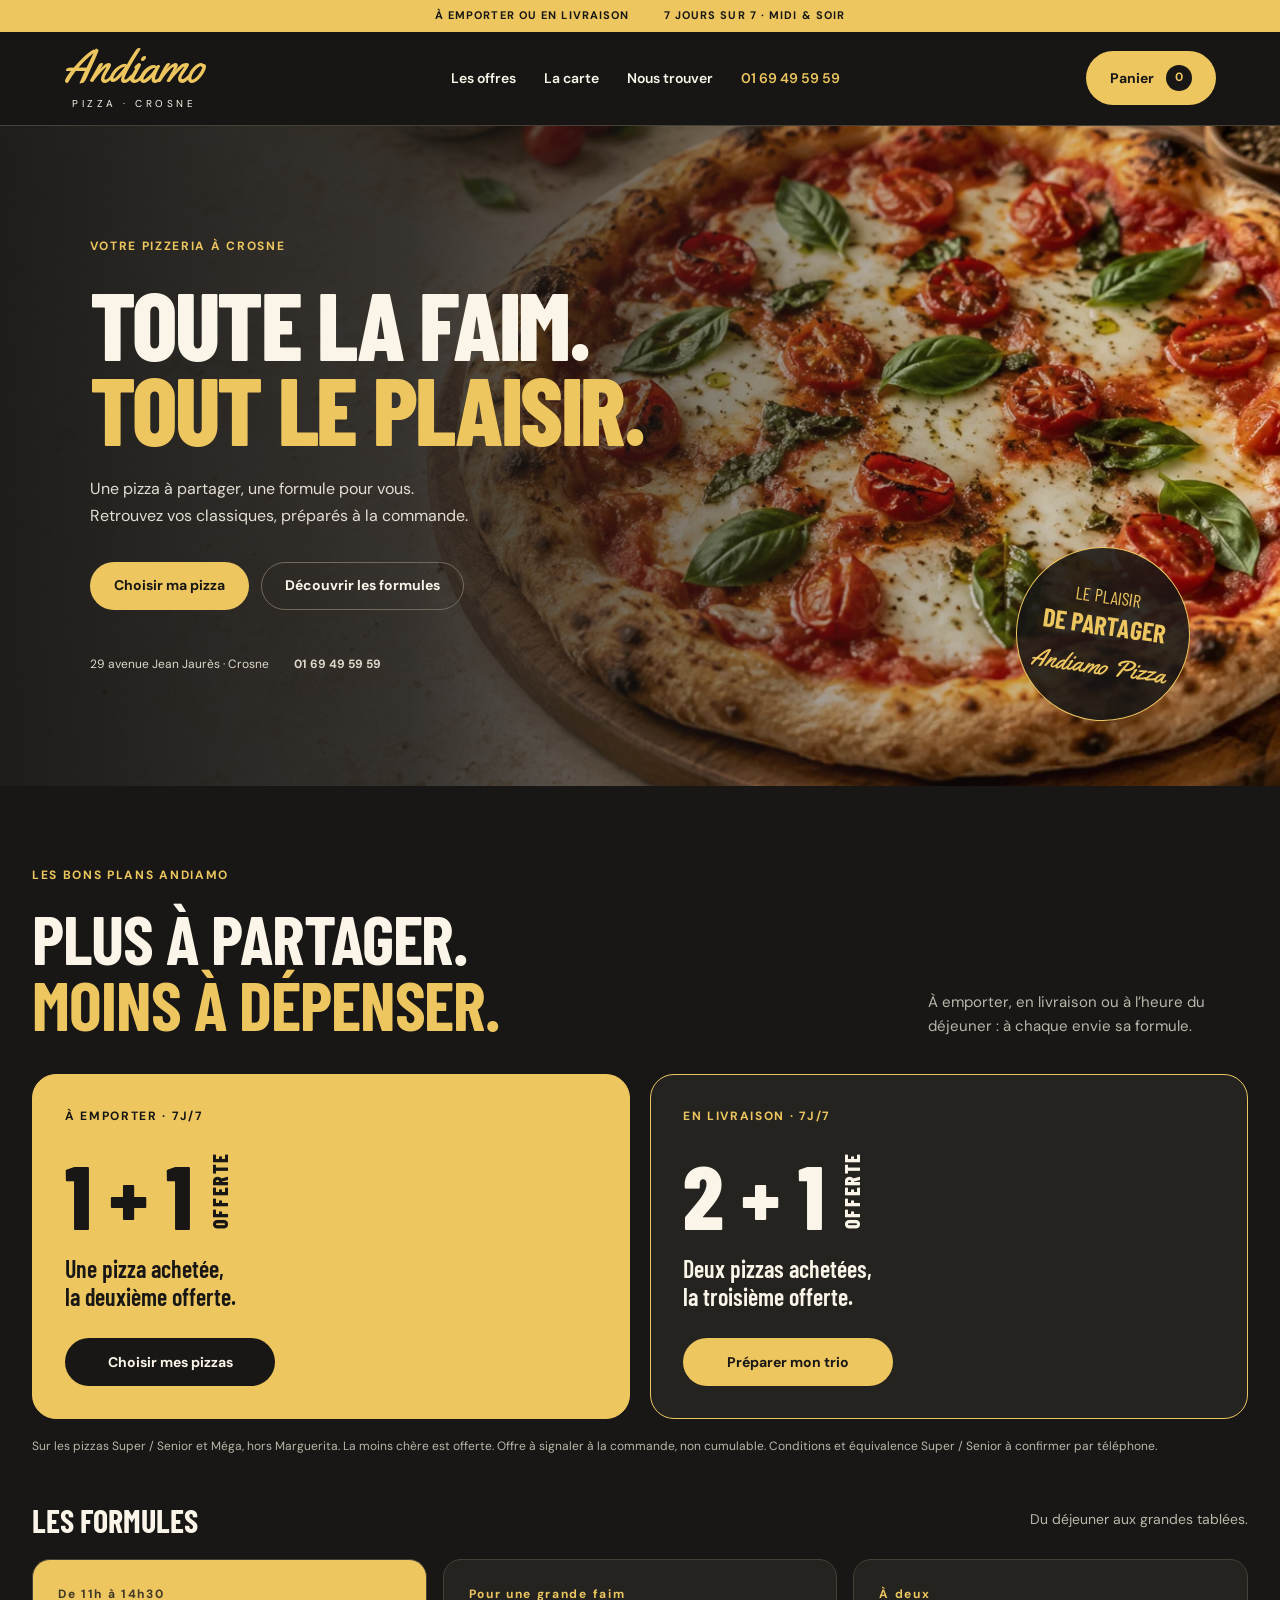
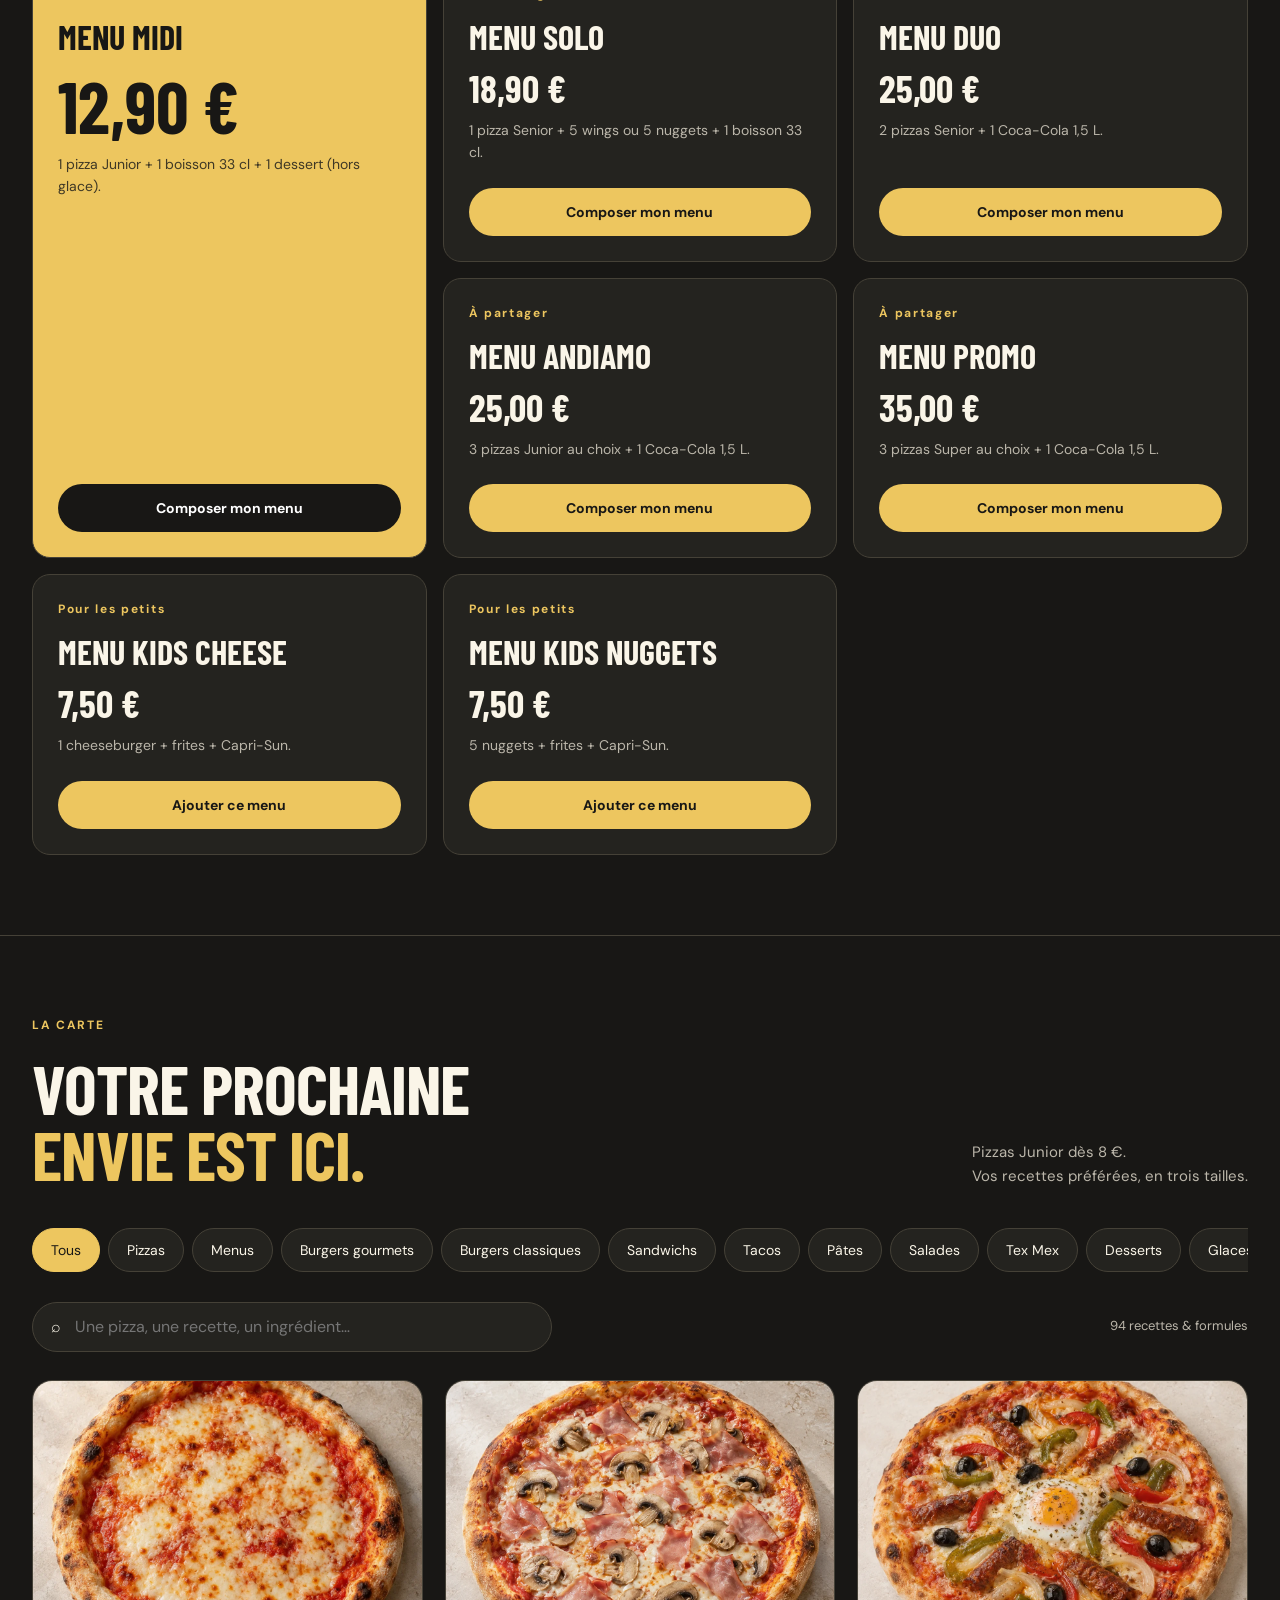
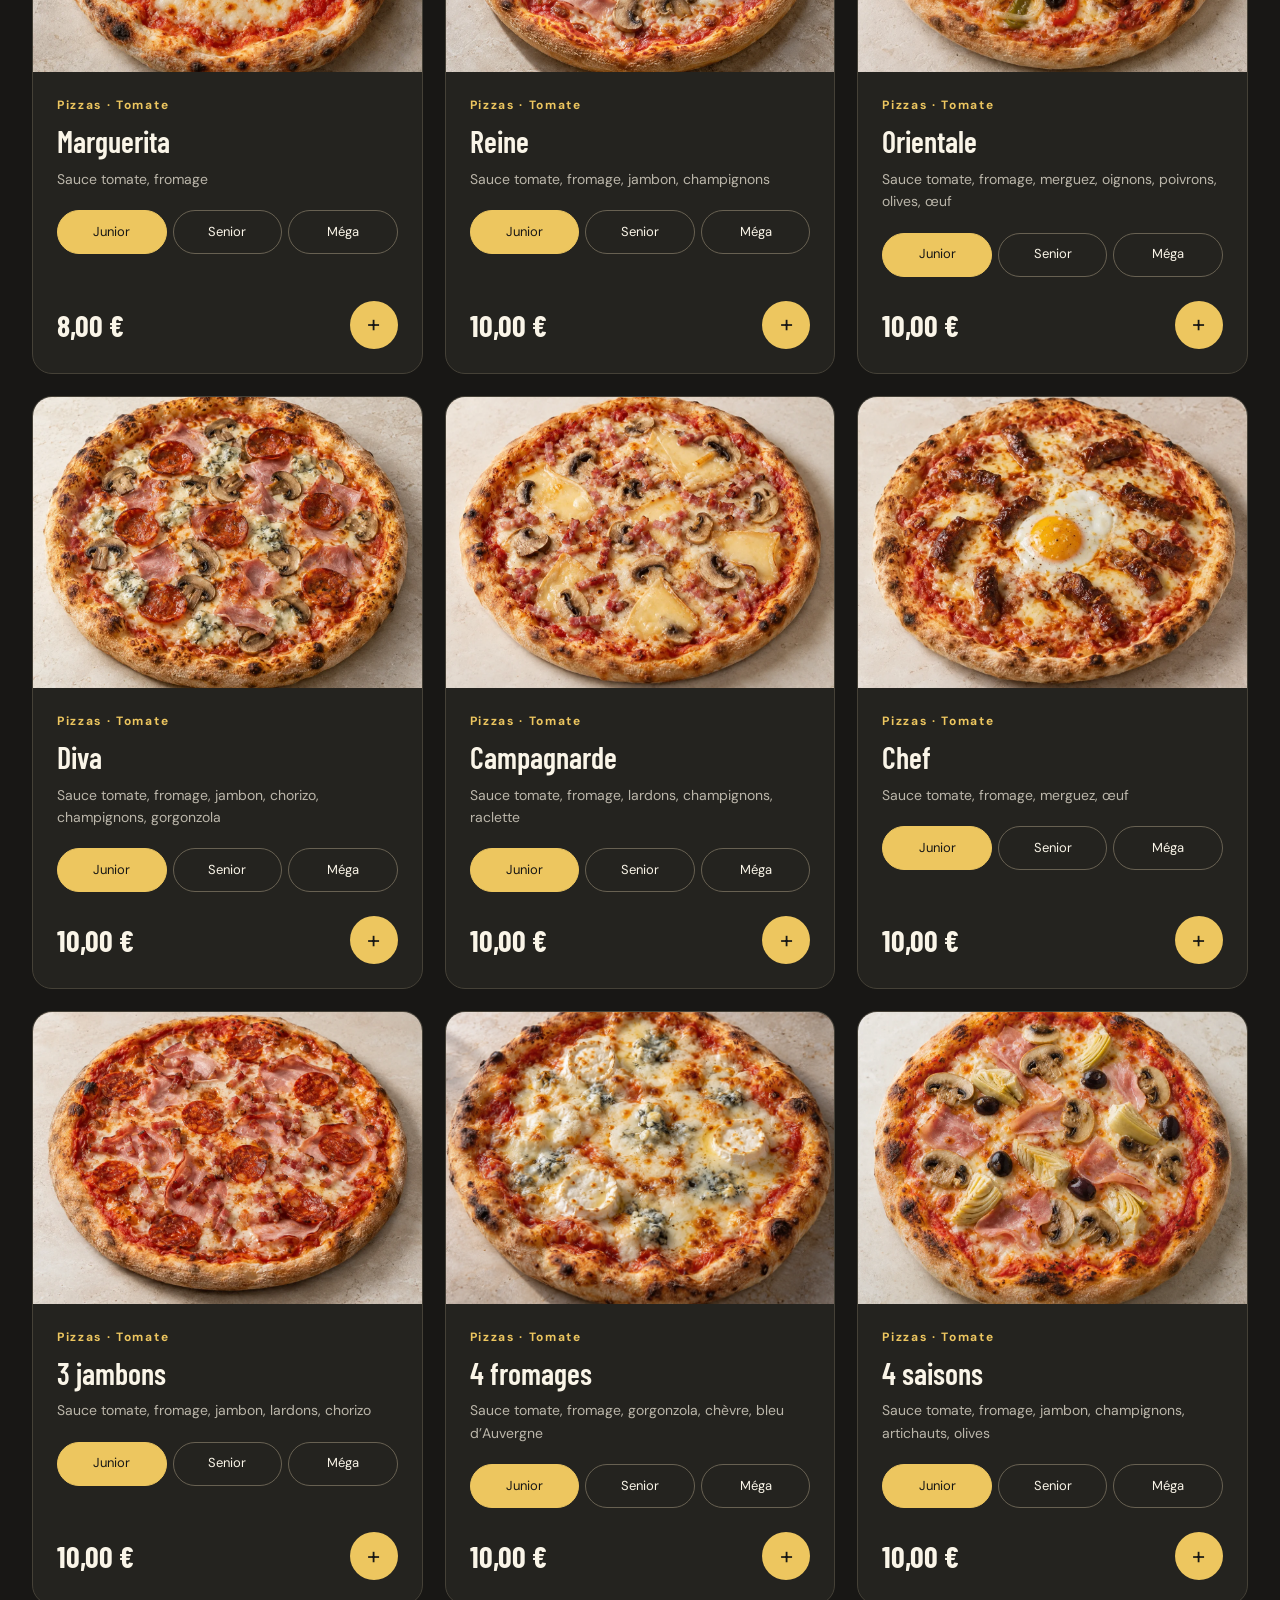
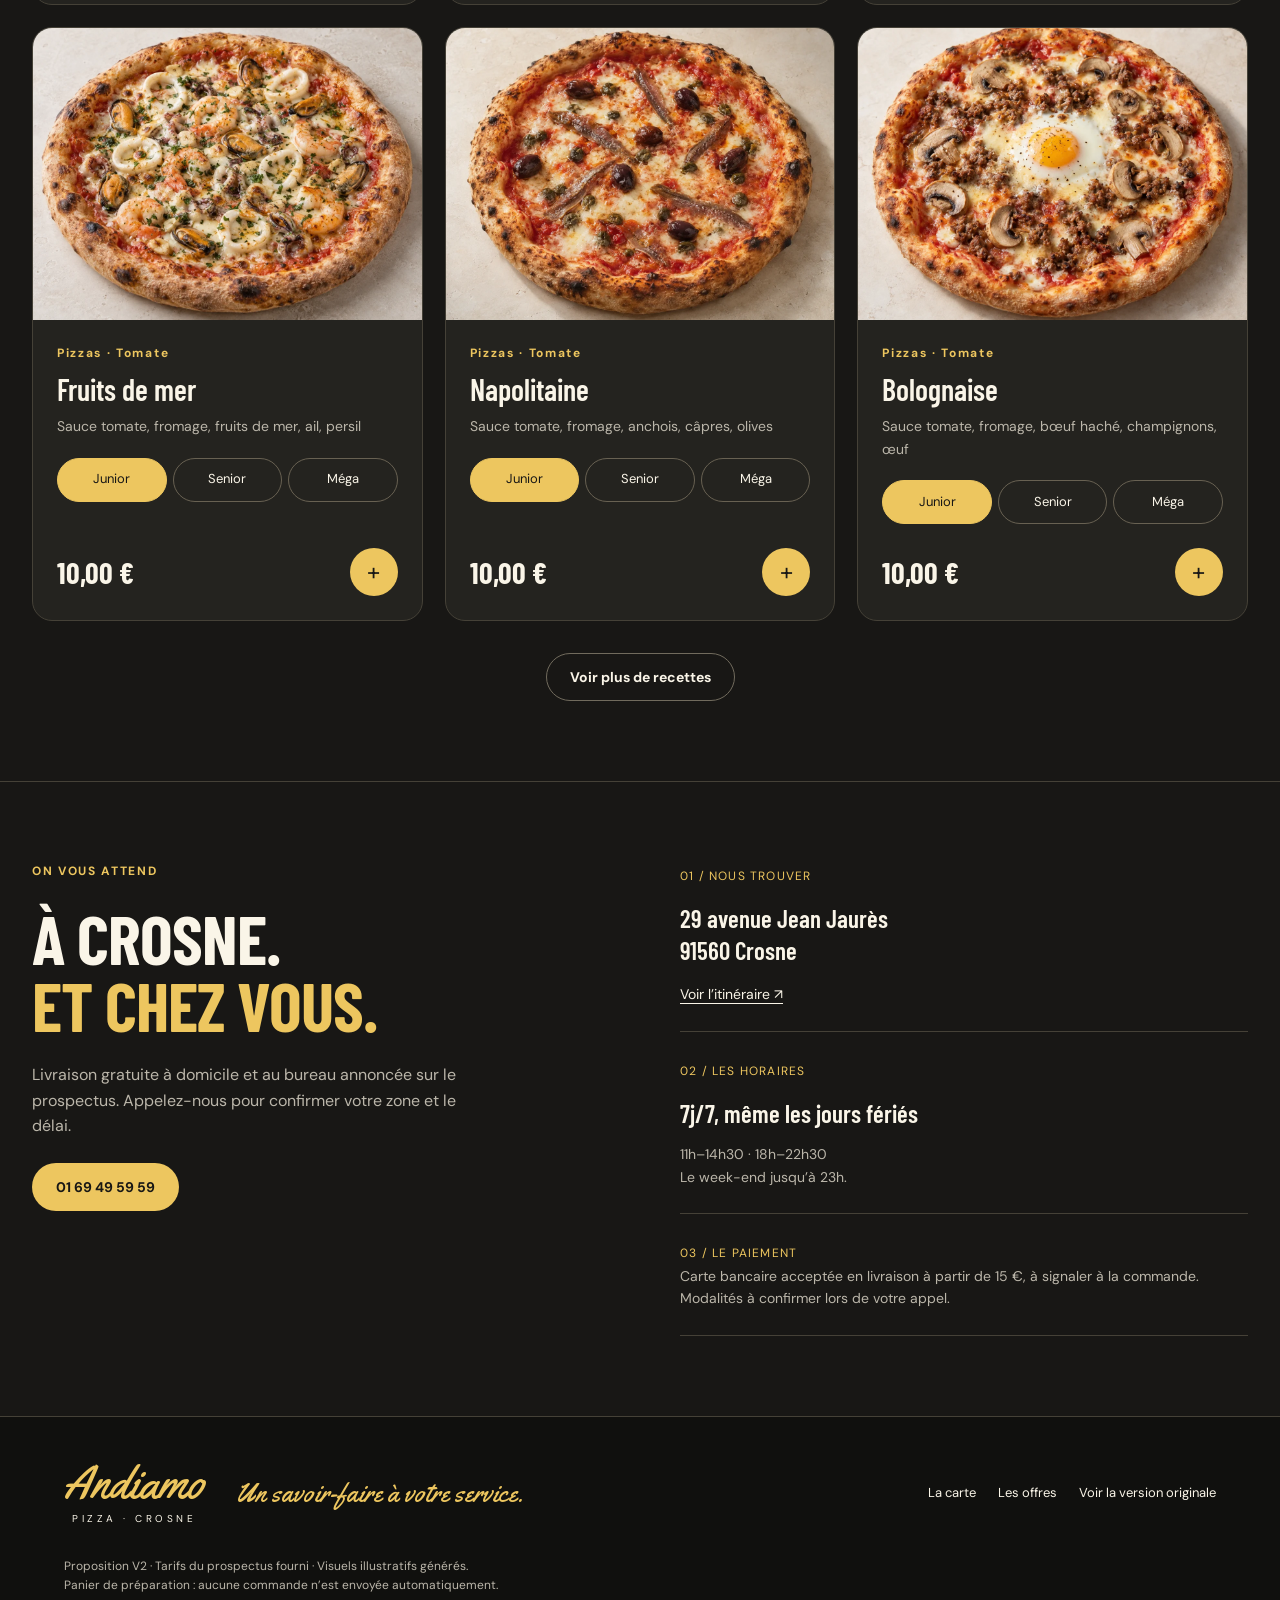
==== v2/index.html @ 4637b554 "Add independent charcoal and gold brochure-based V2" ====
<!doctype html>
<html lang="fr">
<head>
 <meta charset="utf-8"><meta name="viewport" content="width=device-width,initial-scale=1">
 <title>Andiamo Pizza — Crosne · La carte & les formules</title>
 <meta name="description" content="Découvrez les pizzas, menus et offres Andiamo Pizza à Crosne. À emporter ou en livraison, 7 jours sur 7.">
 <link rel="preconnect" href="https://fonts.googleapis.com"><link rel="preconnect" href="https://fonts.gstatic.com" crossorigin>
 <link href="https://fonts.googleapis.com/css2?family=Barlow+Condensed:wght@600;700;800&family=DM+Sans:wght@400;500;600;700&family=Yellowtail&display=swap" rel="stylesheet">
 <link rel="icon" href="data:image/svg+xml,%3Csvg xmlns='http://www.w3.org/2000/svg' viewBox='0 0 40 40'%3E%3Crect width='40' height='40' rx='8' fill='%23181715'/%3E%3Ctext x='10' y='30' font-size='30' fill='%23edc65f'%3EA%3C/text%3E%3C/svg%3E">
 <link rel="stylesheet" href="style.css?v=1"><script src="catalog.js?v=1" defer></script><script src="app.js?v=1" defer></script>
</head>
<body>
 <div class="topline">À EMPORTER OU EN LIVRAISON <span>7 JOURS SUR 7 · MIDI & SOIR</span></div>
 <header><a class="brand" href="#accueil" aria-label="Andiamo Pizza, accueil">Andiamo<span>PIZZA · CROSNE</span></a><nav id="nav" aria-label="Navigation principale"><a href="#offres">Les offres</a><a href="#carte">La carte</a><a href="#infos">Nous trouver</a><a href="tel:0169495959">01 69 49 59 59</a></nav><div class="header-buttons"><button class="pill gold" id="basket">Panier <b id="count">0</b></button><button class="circle menu-toggle" aria-label="Ouvrir le menu" aria-expanded="false" aria-controls="nav">☰</button></div></header>
 <main>
  <section class="hero" id="accueil"><img src="../assets/hero-pizza.webp" alt="Pizza à la tomate et au fromage" width="1536" height="1024" fetchpriority="high"><div class="hero-content"><span class="eyebrow">VOTRE PIZZERIA À CROSNE</span><h1>TOUTE LA FAIM.<br><em>TOUT LE PLAISIR.</em></h1><p>Une pizza à partager, une formule pour vous.<br>Retrouvez vos classiques, préparés à la commande.</p><div class="actions"><a class="pill gold" href="#carte">Choisir ma pizza</a><a class="pill outline" href="#offres">Découvrir les formules</a></div><div class="hero-footer"><span>29 avenue Jean Jaurès · Crosne</span><a href="tel:0169495959">01 69 49 59 59</a></div></div><div class="hero-stamp">LE PLAISIR<br><strong>DE PARTAGER</strong><span>Andiamo Pizza</span></div></section>
  <section class="offers section" id="offres"><div class="section-head"><div><span class="eyebrow">LES BONS PLANS ANDIAMO</span><h2>PLUS À PARTAGER.<br><span>MOINS À DÉPENSER.</span></h2></div><p>À emporter, en livraison ou à l’heure du déjeuner : à chaque envie sa formule.</p></div>
   <div class="specials"><article><span class="eyebrow">À EMPORTER · 7J/7</span><div class="offer-number">1 + 1 <span>OFFERTE</span></div><h3>Une pizza achetée,<br>la deuxième offerte.</h3><button class="pill dark" data-mode-offer="pickup">Choisir mes pizzas</button></article><article><span class="eyebrow">EN LIVRAISON · 7J/7</span><div class="offer-number">2 + 1 <span>OFFERTE</span></div><h3>Deux pizzas achetées,<br>la troisième offerte.</h3><button class="pill gold" data-mode-offer="delivery">Préparer mon trio</button></article></div>
   <p class="conditions">Sur les pizzas Super / Senior et Méga, hors Marguerita. La moins chère est offerte. Offre à signaler à la commande, non cumulable. Conditions et équivalence Super / Senior à confirmer par téléphone.</p>
   <div class="menu-heading"><h3>LES FORMULES</h3><span>Du déjeuner aux grandes tablées.</span></div><div id="menus" class="menus"></div>
  </section>
  <section class="catalog section" id="carte"><div class="section-head"><div><span class="eyebrow">LA CARTE</span><h2>VOTRE PROCHAINE<br><span>ENVIE EST ICI.</span></h2></div><p>Pizzas Junior dès 8 €.<br>Vos recettes préférées, en trois tailles.</p></div><div class="catalog-controls"><div id="categories" aria-label="Catégories"></div><div class="search-line"><label class="search"><span aria-hidden="true">⌕</span><input id="search" type="search" placeholder="Une pizza, une recette, un ingrédient…" aria-label="Rechercher dans la carte"></label><span id="results" role="status"></span></div></div><div id="products" class="products"></div><button class="pill outline more" id="more">Voir plus de recettes</button><noscript><p>Activez JavaScript pour afficher la carte ou appelez le <a href="tel:0169495959">01 69 49 59 59</a>.</p></noscript></section>
  <section class="service section" id="infos"><div><span class="eyebrow">ON VOUS ATTEND</span><h2>À CROSNE.<br><span>ET CHEZ VOUS.</span></h2><p>Livraison gratuite à domicile et au bureau annoncée sur le prospectus. Appelez-nous pour confirmer votre zone et le délai.</p><a class="pill gold" href="tel:0169495959">01 69 49 59 59</a></div><div class="info-list"><article><span>01 / NOUS TROUVER</span><h3>29 avenue Jean Jaurès<br>91560 Crosne</h3><a href="https://maps.google.com/?q=29+avenue+Jean+Jaures+91560+Crosne" target="_blank" rel="noreferrer">Voir l’itinéraire ↗</a></article><article><span>02 / LES HORAIRES</span><h3>7j/7, même les jours fériés</h3><p>11h–14h30 · 18h–22h30<br>Le week-end jusqu’à 23h.</p></article><article><span>03 / LE PAIEMENT</span><p>Carte bancaire acceptée en livraison à partir de 15 €, à signaler à la commande. Modalités à confirmer lors de votre appel.</p></article></div></section>
 </main>
 <footer><a class="brand" href="#accueil">Andiamo<span>PIZZA · CROSNE</span></a><p>Un savoir-faire à votre service.</p><div><a href="#carte">La carte</a><a href="#offres">Les offres</a><a href="../">Voir la version originale</a></div><small>Proposition V2 · Tarifs du prospectus fourni · Visuels illustratifs générés.<br>Panier de préparation : aucune commande n’est envoyée automatiquement.</small></footer>
 <dialog id="options" aria-labelledby="option-title"><button class="circle close" aria-label="Fermer les options">×</button><form id="option-form"><span class="eyebrow">À VOTRE GOÛT</span><h2 id="option-title"></h2><p id="option-description"></p><div id="option-fields"></div><button class="pill gold wide" type="submit" id="option-submit">Ajouter au panier</button></form></dialog>
 <dialog id="cart" aria-labelledby="cart-title"><button class="circle close" aria-label="Fermer le panier">×</button><span class="eyebrow">ON SE RÉGALE ?</span><h2 id="cart-title">VOTRE PANIER</h2><div class="mode"><button data-mode="pickup">À emporter</button><button data-mode="delivery">Livraison</button></div><p id="cart-offer" class="conditions"></p><div id="cart-items"></div><div id="totals"></div><p class="conditions">Estimation à confirmer par téléphone. Offres non cumulables : les menus ne bénéficient pas de la promotion pizza. Aucun paiement ni envoi automatique.</p><a class="pill gold wide" href="tel:0169495959">Appeler pour confirmer</a></dialog>
 <div id="toast" role="status"></div>
</body></html>
---- v2/style.css ----
:root{--bg:#181715;--panel:#24231f;--gold:#edc65f;--white:#faf5e8;--muted:#bbb6aa;--line:#454137;--font:'DM Sans',sans-serif;--display:'Barlow Condensed',sans-serif;color-scheme:dark}*{box-sizing:border-box}html{scroll-behavior:smooth;scroll-padding-top:100px}body{margin:0;background:var(--bg);color:var(--white);font:16px/1.6 var(--font)}a{color:inherit;text-decoration:none}button,input,select{font:inherit}button,a,input,select{touch-action:manipulation}button{cursor:pointer}button:disabled{opacity:.5;cursor:not-allowed}img{display:block;max-width:100%}button{color:inherit}h1,h2,h3,p{margin:0}h1,h2,h3{line-height:1.05}h2{font:700 clamp(42px,5.4vw,76px)/.96 var(--display);letter-spacing:-.015em}h2 span{color:var(--gold)}.eyebrow{display:block;font-size:12px;letter-spacing:.14em;font-weight:700;color:var(--gold)}.pill{min-height:48px;padding:13px 23px;border:1px solid transparent;border-radius:999px;font-size:14px;font-weight:700;display:inline-flex;align-items:center;justify-content:center;gap:12px;line-height:1.3;transition:background .2s,transform .2s}.gold{background:var(--gold);color:#181715}.dark{background:#181715;color:var(--white)}.outline{background:transparent;border-color:#716b5d;color:var(--white)}.circle{width:48px;height:48px;flex-shrink:0;display:grid;place-items:center;border-radius:50%;border:1px solid var(--line);background:var(--panel);font-size:24px}.wide{width:100%}:focus-visible{outline:3px solid var(--gold);outline-offset:4px}.gold:focus-visible{outline-color:white}.topline{background:var(--gold);color:var(--bg);text-align:center;padding:7px 16px;font-size:11px;font-weight:700;letter-spacing:.1em}.topline span{margin-left:30px}header{height:94px;display:flex;align-items:center;justify-content:space-between;padding:0 5%;gap:24px;position:sticky;top:0;z-index:20;background:#181715f5;border-bottom:1px solid var(--line);backdrop-filter:blur(12px)}.brand{color:var(--gold);font:46px/.9 Yellowtail,cursive;white-space:nowrap}.brand span{display:block;font:10px var(--font);letter-spacing:.35em;color:var(--white);text-align:center;margin-top:9px}nav{display:flex;gap:28px;align-items:center;font-size:14px;font-weight:600}nav a:last-child{color:var(--gold)}.header-buttons{display:flex;gap:8px;align-items:center}#count{background:#181715;color:var(--gold);border-radius:50%;min-width:26px;height:26px;display:grid;place-items:center;font-size:12px}.menu-toggle{display:none}.hero{position:relative;min-height:660px;isolation:isolate;overflow:hidden;display:flex;align-items:center}.hero>img{position:absolute;inset:0;width:100%;height:100%;object-fit:cover;object-position:70% center;z-index:-2}.hero:after{content:'';position:absolute;inset:0;background:linear-gradient(90deg,#181715f7 0%,#181715d9 32%,#18171550 70%,#18171510);z-index:-1}.hero-content{width:100%;padding:72px 7%;max-width:1440px;margin:auto}.hero h1{font:800 clamp(64px,7.4vw,112px)/.9 var(--display);letter-spacing:-.025em;margin:24px 0}.hero h1 em{font-style:normal;color:var(--gold)}.hero p{color:#e3ded3;line-height:1.7}.actions{display:flex;gap:12px;flex-wrap:wrap;margin:32px 0}.hero-footer{display:flex;gap:25px;flex-wrap:wrap;font-size:12px;color:#ded8ca;margin-top:45px}.hero-footer a{font-weight:700}.hero-stamp{position:absolute;right:7%;bottom:65px;width:174px;height:174px;border:1px solid var(--gold);background:#181715dc;color:var(--gold);border-radius:50%;display:flex;flex-direction:column;align-items:center;justify-content:center;text-align:center;font:18px/1.3 var(--display);transform:rotate(8deg)}.hero-stamp strong{font-size:26px}.hero-stamp span{font:25px Yellowtail;margin-top:7px}.section{max-width:1320px;padding:80px 32px;margin:auto}.section-head{display:flex;justify-content:space-between;align-items:end;gap:36px;margin-bottom:36px}.section-head .eyebrow{margin-bottom:20px}.section-head>p{max-width:320px;color:var(--muted);font-size:15px}.specials{display:grid;grid-template-columns:1fr 1fr;gap:20px}.specials article{border:1px solid var(--gold);border-radius:24px;padding:32px;background:var(--panel);position:relative}.specials article:first-child{background:var(--gold);color:var(--bg)}.specials article:first-child .eyebrow{color:var(--bg)}.offer-number{font:800 clamp(60px,7vw,100px)/1 var(--display);margin:24px 0 16px}.offer-number span{display:inline-block;font-size:20px;writing-mode:vertical-rl;transform:rotate(180deg);letter-spacing:.08em}.specials h3{font:600 24px/1.15 var(--display);margin-bottom:28px}.specials .pill{min-width:210px}.conditions{font-size:12px;color:var(--muted);line-height:1.6;margin:18px 0}.menu-heading{display:flex;justify-content:space-between;align-items:center;margin:44px 0 20px;gap:16px}.menu-heading h3{font:700 32px var(--display)}.menu-heading span{font-size:14px;color:var(--muted)}.menus{display:grid;grid-template-columns:repeat(3,minmax(0,1fr));gap:16px}.menu-card{border:1px solid var(--line);background:var(--panel);padding:25px;border-radius:18px;display:flex;flex-direction:column}.menu-card:first-child{grid-row:span 2;background:var(--gold);color:var(--bg);justify-content:center}.menu-card:first-child .eyebrow,.menu-card:first-child p{color:#3f3825}.menu-card:first-child .pill{background:var(--bg);color:white}.menu-card:first-child .price{font-size:72px}.menu-card h3{font:700 34px var(--display);margin:12px 0}.menu-card p{font-size:14px;color:var(--muted);margin:12px 0 24px}.price{font:700 38px/1 var(--display);white-space:nowrap}.menu-card .pill{margin-top:auto}.catalog{border-top:1px solid var(--line)}#categories{display:flex;gap:8px;overflow:auto;padding:4px 0 16px;scrollbar-width:thin;scrollbar-color:var(--line) transparent}#categories button{white-space:nowrap;background:var(--panel);border:1px solid var(--line);padding:10px 18px;border-radius:999px;min-height:44px;font-size:14px}#categories button.active{background:var(--gold);color:var(--bg);border-color:var(--gold)}.search-line{display:flex;align-items:center;justify-content:space-between;gap:16px;margin:14px 0 28px}.search{display:flex;gap:12px;align-items:center;border:1px solid var(--line);border-radius:999px;padding:10px 18px;width:min(520px,100%);background:var(--panel)}.search:focus-within{outline:2px solid var(--gold)}.search input{width:100%;min-width:0;font-size:16px;border:0;outline:0;background:none;color:var(--white)}#results{font-size:13px;color:var(--muted)}.products{display:grid;grid-template-columns:repeat(3,minmax(0,1fr));gap:22px}.product{border:1px solid var(--line);background:var(--panel);border-radius:20px;overflow:hidden;display:flex;flex-direction:column;min-width:0}.photo{aspect-ratio:4/3;background:#a88e62;overflow:hidden}.photo img{width:100%;height:100%;object-fit:cover;opacity:0;transition:opacity .2s}.photo.ready img{opacity:1}.product-body{padding:24px;display:flex;flex-direction:column;flex:1}.product h3{font:600 30px/1.08 var(--display);margin:10px 0}.product p{font-size:14px;line-height:1.6;color:var(--muted)}.included{color:var(--gold)!important;margin-top:10px}.product .sizes{display:flex;gap:6px;margin:20px 0 0}.sizes button{flex:1;border:1px solid #686152;border-radius:999px;padding:10px 6px;font-size:13px;background:none;min-height:44px}.sizes button.active{background:var(--gold);color:var(--bg);border-color:var(--gold)}.product-bottom{display:flex;justify-content:space-between;align-items:center;gap:12px;margin-top:auto;padding-top:24px}.product-bottom .price{font-size:30px}.add{background:var(--gold);color:var(--bg);border:none}.more{display:flex;margin:32px auto 0}.service{border-top:1px solid var(--line);display:grid;grid-template-columns:1fr 1fr;gap:80px}.service h2{margin:24px 0}.service>div>p{color:var(--muted);max-width:450px;margin:24px 0}.info-list article{padding:25px 0;border-bottom:1px solid var(--line)}.info-list article:first-child{padding-top:0}.info-list article>span{font-size:12px;letter-spacing:.1em;color:var(--gold)}.info-list h3{font:600 25px/1.3 var(--display);margin:14px 0}.info-list p{color:var(--muted);font-size:14px}.info-list a{text-decoration:underline;text-underline-offset:4px;font-size:14px}footer{padding:45px 5%;background:#10100e;border-top:1px solid var(--line);display:flex;gap:32px;align-items:center;flex-wrap:wrap}footer>p{font:26px Yellowtail;color:var(--gold)}footer>div{display:flex;gap:22px;margin-left:auto;flex-wrap:wrap;font-size:13px}footer small{flex-basis:100%;font-size:12px;color:var(--muted)}dialog{border:1px solid var(--line);border-radius:24px;padding:32px;background:var(--bg);color:var(--white);max-height:90dvh;width:min(550px,calc(100% - 24px));overflow:auto}dialog::backdrop{background:#000b;backdrop-filter:blur(4px)}dialog h2{font-size:42px;padding-right:30px;margin:16px 0}dialog p{color:var(--muted);font-size:14px}.close{position:absolute;top:12px;right:12px}.field{display:block;font-size:14px;margin:18px 0}.field select,.field input[type=text]{display:block;width:100%;padding:12px;border:1px solid var(--line);border-radius:10px;background:var(--panel);font-size:16px;margin-top:8px;color:var(--white)}fieldset{border:1px solid var(--line);border-radius:12px;margin:20px 0;padding:15px}legend{font-size:14px}.check{display:flex;align-items:center;gap:10px;min-height:44px;font-size:14px}.check input{width:20px;height:20px;accent-color:var(--gold)}.mode{display:flex;gap:8px;margin:24px 0}.mode button{flex:1;border:1px solid var(--line);border-radius:999px;background:var(--panel);padding:12px;font-size:14px}.mode button.active{background:var(--gold);color:var(--bg)}.cart-row{border-bottom:1px solid var(--line);padding:18px 0;display:flex;gap:16px;justify-content:space-between}.cart-row h3{font:600 24px var(--display)}.cart-row small{display:block;color:var(--muted);font-size:12px}.qty{display:flex;gap:8px;align-items:center;margin-top:12px}.qty button{width:44px;height:44px;border-radius:50%;border:1px solid var(--line);background:var(--panel)}#totals>div{display:flex;justify-content:space-between;margin:12px 0}#totals .total{font-size:22px;color:var(--gold);border-top:1px solid var(--line);padding-top:14px}#toast{position:fixed;bottom:24px;left:50%;transform:translate(-50%,20px);background:var(--gold);color:var(--bg);padding:12px 22px;border-radius:999px;z-index:100;opacity:0;pointer-events:none;max-width:calc(100% - 24px);width:max-content;font-size:14px;transition:opacity .2s,transform .2s}#toast.show{opacity:1;transform:translate(-50%,0)}[hidden]{display:none!important}body:has(dialog[open]){overflow:hidden}@media(hover:hover){.pill:hover{transform:translateY(-2px)}a:hover{color:var(--gold)}a.gold:hover{color:var(--bg)}.product:hover{border-color:#887348}}@media(max-width:1000px){header{padding:0 24px;height:80px}.menu-toggle{display:grid}nav{display:none;position:absolute;top:80px;left:14px;right:14px;padding:24px;background:var(--panel);border:1px solid var(--line);border-radius:18px;flex-direction:column;align-items:stretch;gap:0}nav.open{display:flex}nav a{padding:12px}html{scroll-padding-top:92px}.hero-stamp{display:none}.hero-content{padding:60px 6%}.products{grid-template-columns:repeat(2,minmax(0,1fr))}.menus{grid-template-columns:repeat(2,minmax(0,1fr))}.menu-card:first-child{grid-row:auto;grid-column:1/-1}.menu-card:first-child .price{font-size:46px}.service{gap:40px}.section{padding:60px 24px}.section-head>p{max-width:260px}}
@media(max-width:600px){.topline{font-size:10px;letter-spacing:.05em}.topline span{display:none}header{height:76px;padding:0 16px;gap:12px}.brand{font-size:37px}.brand span{font-size:8px}.header-buttons .pill{padding:10px 14px;font-size:12px;min-height:44px}.circle{width:44px;height:44px}.menu-toggle{font-size:21px}nav{top:76px}.hero{min-height:650px;align-items:end}.hero-content{padding:180px 22px 38px}.hero h1{font-size:64px}.hero:after{background:linear-gradient(0deg,#181715 0%,#181715c9 60%,#18171530)}.hero>img{object-position:68% center}.hero p{font-size:14px}.hero .eyebrow{font-size:11px}.actions{gap:10px;margin:24px 0}.actions .pill{padding:12px 16px;font-size:12px}.hero-footer{gap:10px;margin-top:28px;font-size:12px}.section{padding:48px 16px}.section-head{display:block;margin-bottom:26px}.section-head>p{margin-top:20px;max-width:none;font-size:14px}h2{font-size:48px}.section-head .eyebrow{margin-bottom:14px}.specials{grid-template-columns:1fr;gap:14px}.specials article{padding:26px}.offer-number{font-size:82px}.specials h3{font-size:25px}.specials .pill{width:100%}.menu-heading{align-items:start;flex-direction:column;gap:4px}.menus{grid-template-columns:1fr}.menu-card:first-child{grid-column:auto}.menu-card{padding:24px}.menu-card h3{font-size:32px}.menu-card p{font-size:15px}.search-line{display:block}.search{width:100%}#results{display:block;margin-top:10px}.products{grid-template-columns:1fr;gap:18px}.product-body{padding:22px}.product h3{font-size:32px}.sizes button{font-size:14px}.product .eyebrow{font-size:11px}.product p{font-size:14px}.service{grid-template-columns:1fr;gap:36px}footer{padding:36px 22px;gap:26px}footer>div{margin:0;gap:18px}dialog{padding:26px 20px}dialog h2{font-size:36px}.cart-row{gap:10px}.cart-row .price{font-size:25px}#toast{bottom:max(20px,env(safe-area-inset-bottom));text-align:center}}
@media(prefers-reduced-motion:reduce){html{scroll-behavior:auto}*,*:before,*:after{transition:none!important;animation:none!important}}
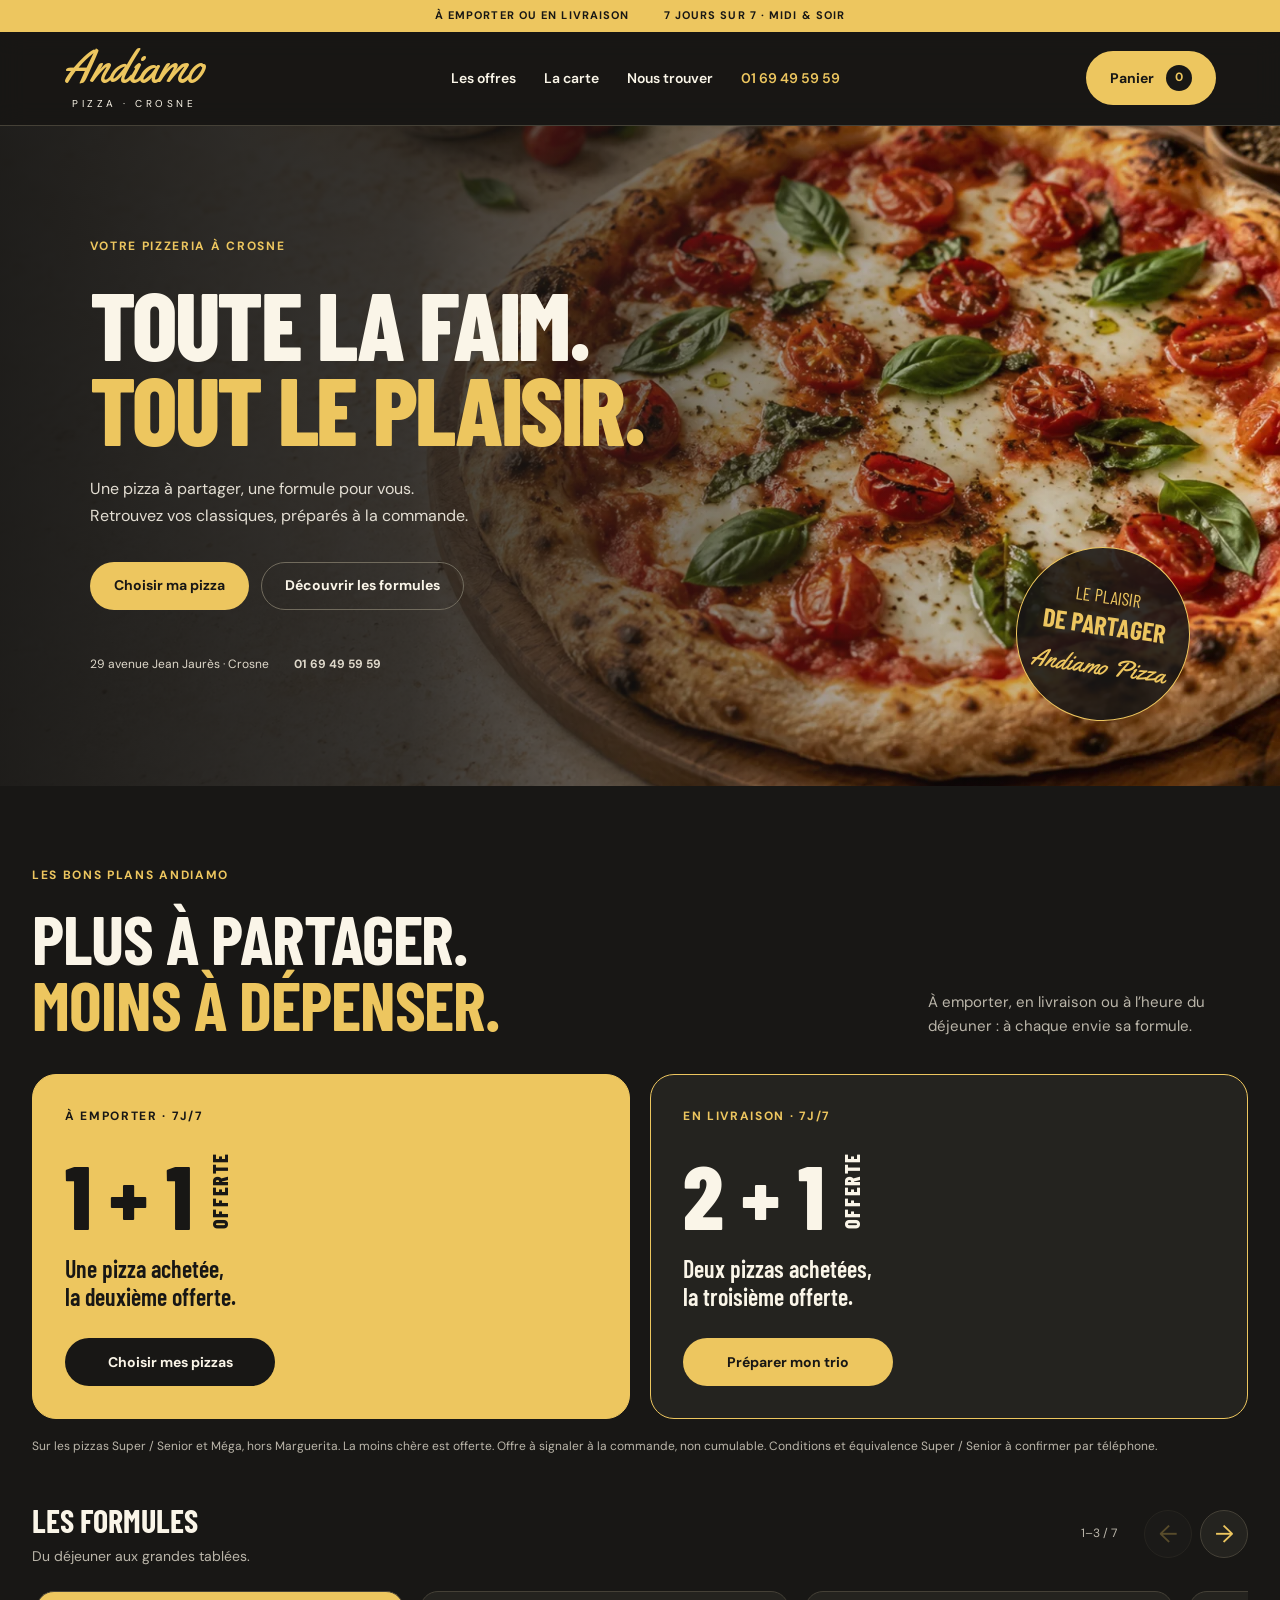
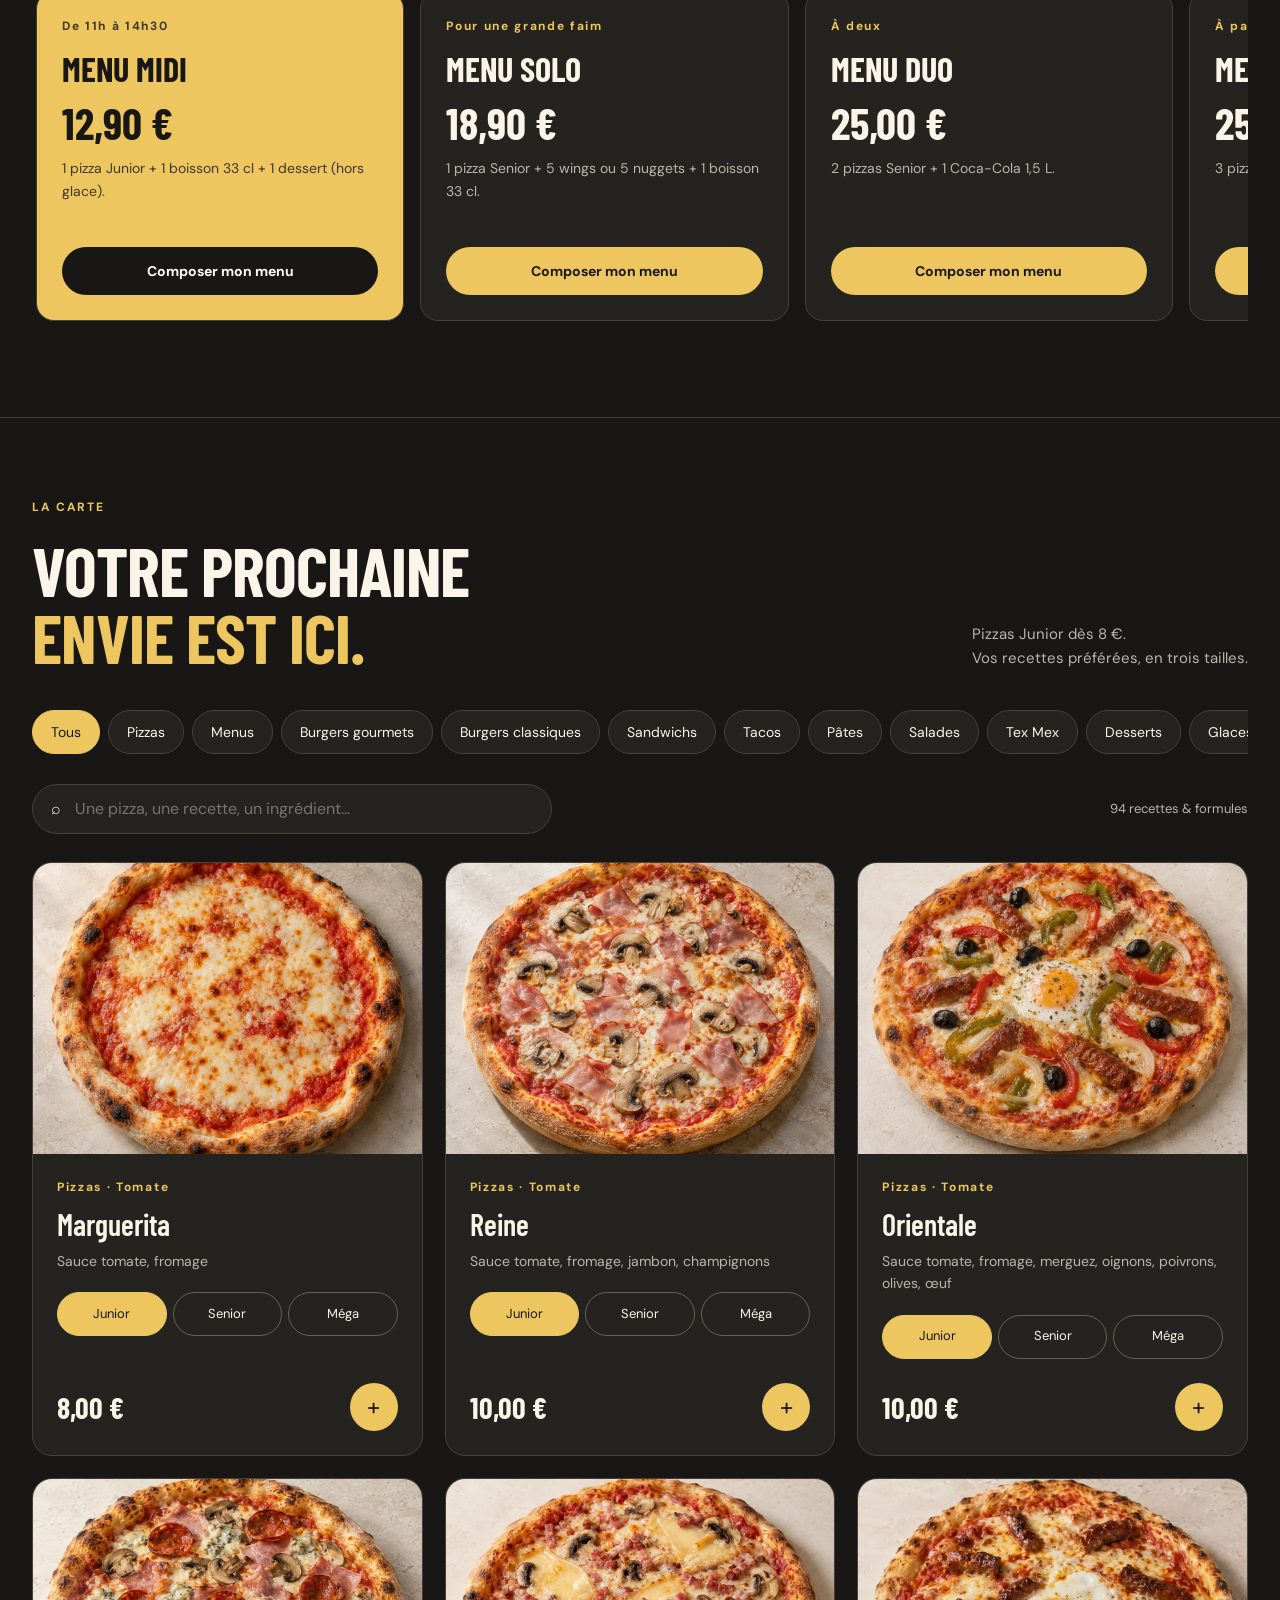
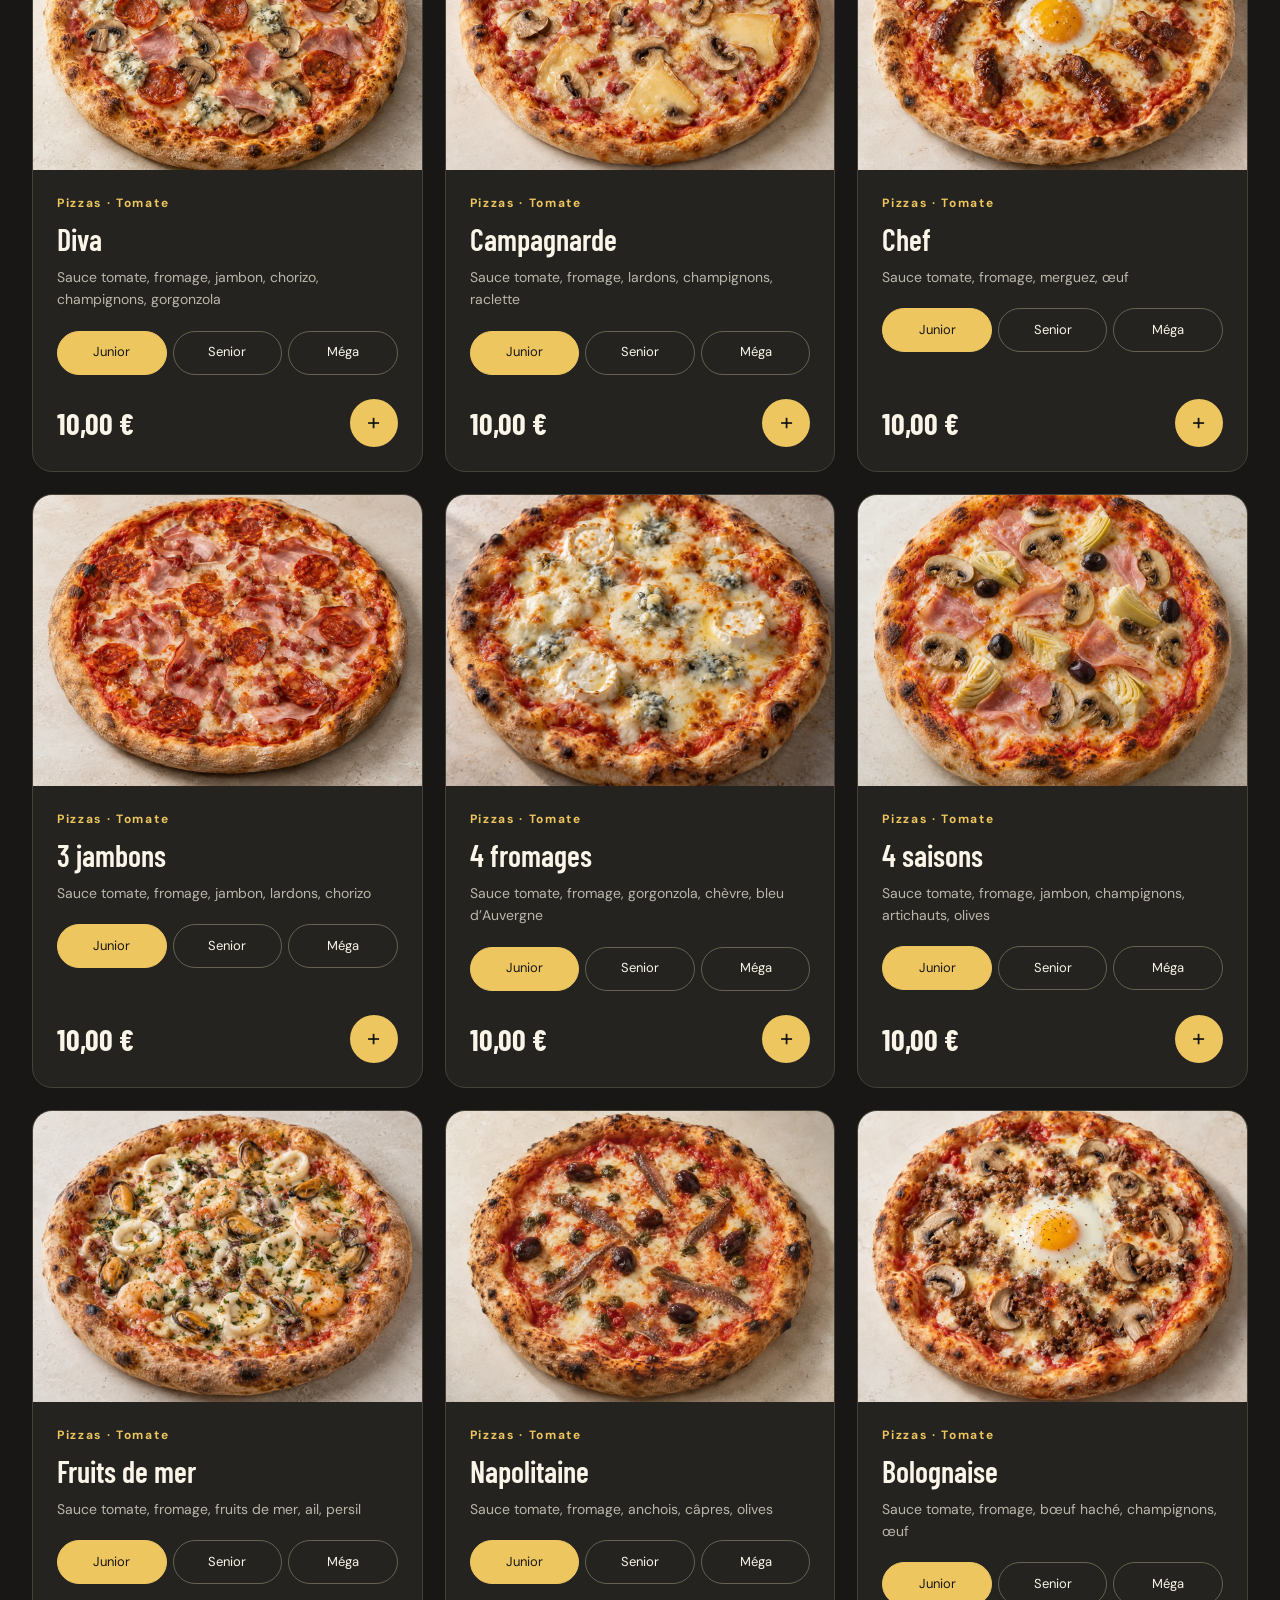
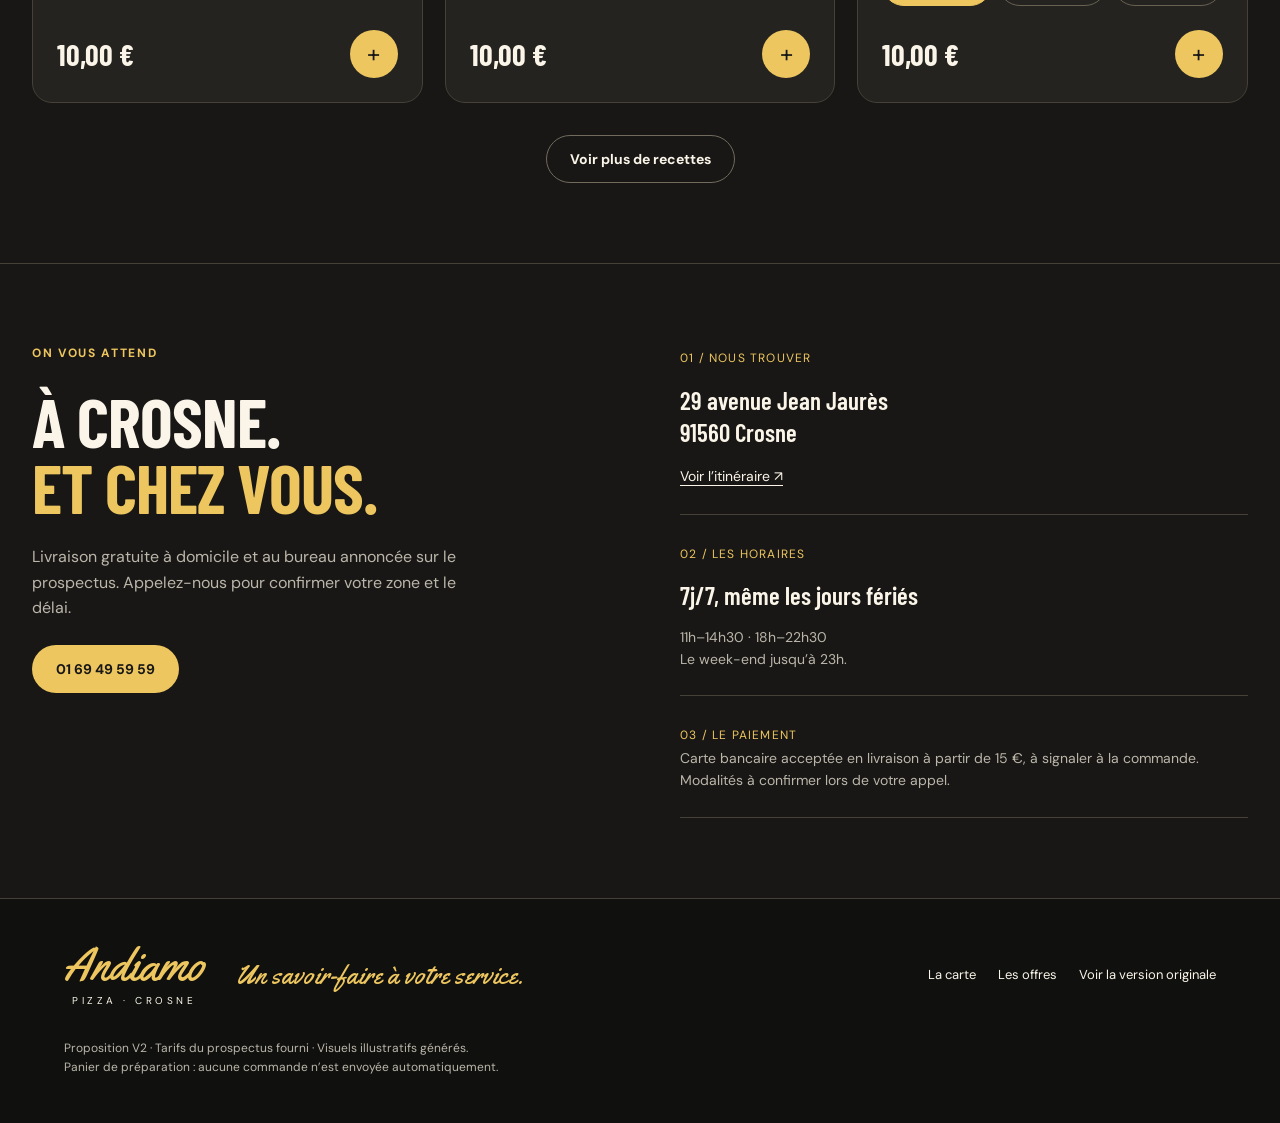
==== commit 09c711c5: "Present V2 meal deals in a touch-friendly carousel" ====
--- a/v2/index.html
+++ b/v2/index.html
@@ -7,7 +7,7 @@
  <link rel="preconnect" href="https://fonts.googleapis.com"><link rel="preconnect" href="https://fonts.gstatic.com" crossorigin>
  <link href="https://fonts.googleapis.com/css2?family=Barlow+Condensed:wght@600;700;800&family=DM+Sans:wght@400;500;600;700&family=Yellowtail&display=swap" rel="stylesheet">
  <link rel="icon" href="data:image/svg+xml,%3Csvg xmlns='http://www.w3.org/2000/svg' viewBox='0 0 40 40'%3E%3Crect width='40' height='40' rx='8' fill='%23181715'/%3E%3Ctext x='10' y='30' font-size='30' fill='%23edc65f'%3EA%3C/text%3E%3C/svg%3E">
- <link rel="stylesheet" href="style.css?v=1"><script src="catalog.js?v=1" defer></script><script src="app.js?v=1" defer></script>
+ <link rel="stylesheet" href="style.css?v=3"><script src="catalog.js?v=1" defer></script><script src="app.js?v=3" defer></script>
 </head>
 <body>
  <div class="topline">À EMPORTER OU EN LIVRAISON <span>7 JOURS SUR 7 · MIDI & SOIR</span></div>
@@ -17,7 +17,7 @@
   <section class="offers section" id="offres"><div class="section-head"><div><span class="eyebrow">LES BONS PLANS ANDIAMO</span><h2>PLUS À PARTAGER.<br><span>MOINS À DÉPENSER.</span></h2></div><p>À emporter, en livraison ou à l’heure du déjeuner : à chaque envie sa formule.</p></div>
    <div class="specials"><article><span class="eyebrow">À EMPORTER · 7J/7</span><div class="offer-number">1 + 1 <span>OFFERTE</span></div><h3>Une pizza achetée,<br>la deuxième offerte.</h3><button class="pill dark" data-mode-offer="pickup">Choisir mes pizzas</button></article><article><span class="eyebrow">EN LIVRAISON · 7J/7</span><div class="offer-number">2 + 1 <span>OFFERTE</span></div><h3>Deux pizzas achetées,<br>la troisième offerte.</h3><button class="pill gold" data-mode-offer="delivery">Préparer mon trio</button></article></div>
    <p class="conditions">Sur les pizzas Super / Senior et Méga, hors Marguerita. La moins chère est offerte. Offre à signaler à la commande, non cumulable. Conditions et équivalence Super / Senior à confirmer par téléphone.</p>
-   <div class="menu-heading"><h3>LES FORMULES</h3><span>Du déjeuner aux grandes tablées.</span></div><div id="menus" class="menus"></div>
+   <div class="menu-heading"><div><h3 id="menus-title">LES FORMULES</h3><span>Du déjeuner aux grandes tablées.</span></div><div class="carousel-controls"><span id="menus-position" aria-live="polite" aria-atomic="true"></span><button class="circle" id="menus-prev" aria-label="Formule précédente" aria-controls="menus">←</button><button class="circle" id="menus-next" aria-label="Formule suivante" aria-controls="menus">→</button></div></div><div id="menus" class="menus" role="region" aria-roledescription="carrousel" aria-labelledby="menus-title" tabindex="0"></div>
   </section>
   <section class="catalog section" id="carte"><div class="section-head"><div><span class="eyebrow">LA CARTE</span><h2>VOTRE PROCHAINE<br><span>ENVIE EST ICI.</span></h2></div><p>Pizzas Junior dès 8 €.<br>Vos recettes préférées, en trois tailles.</p></div><div class="catalog-controls"><div id="categories" aria-label="Catégories"></div><div class="search-line"><label class="search"><span aria-hidden="true">⌕</span><input id="search" type="search" placeholder="Une pizza, une recette, un ingrédient…" aria-label="Rechercher dans la carte"></label><span id="results" role="status"></span></div></div><div id="products" class="products"></div><button class="pill outline more" id="more">Voir plus de recettes</button><noscript><p>Activez JavaScript pour afficher la carte ou appelez le <a href="tel:0169495959">01 69 49 59 59</a>.</p></noscript></section>
   <section class="service section" id="infos"><div><span class="eyebrow">ON VOUS ATTEND</span><h2>À CROSNE.<br><span>ET CHEZ VOUS.</span></h2><p>Livraison gratuite à domicile et au bureau annoncée sur le prospectus. Appelez-nous pour confirmer votre zone et le délai.</p><a class="pill gold" href="tel:0169495959">01 69 49 59 59</a></div><div class="info-list"><article><span>01 / NOUS TROUVER</span><h3>29 avenue Jean Jaurès<br>91560 Crosne</h3><a href="https://maps.google.com/?q=29+avenue+Jean+Jaures+91560+Crosne" target="_blank" rel="noreferrer">Voir l’itinéraire ↗</a></article><article><span>02 / LES HORAIRES</span><h3>7j/7, même les jours fériés</h3><p>11h–14h30 · 18h–22h30<br>Le week-end jusqu’à 23h.</p></article><article><span>03 / LE PAIEMENT</span><p>Carte bancaire acceptée en livraison à partir de 15 €, à signaler à la commande. Modalités à confirmer lors de votre appel.</p></article></div></section>
--- a/v2/style.css
+++ b/v2/style.css
@@ -1,3 +1,24 @@
 :root{--bg:#181715;--panel:#24231f;--gold:#edc65f;--white:#faf5e8;--muted:#bbb6aa;--line:#454137;--font:'DM Sans',sans-serif;--display:'Barlow Condensed',sans-serif;color-scheme:dark}*{box-sizing:border-box}html{scroll-behavior:smooth;scroll-padding-top:100px}body{margin:0;background:var(--bg);color:var(--white);font:16px/1.6 var(--font)}a{color:inherit;text-decoration:none}button,input,select{font:inherit}button,a,input,select{touch-action:manipulation}button{cursor:pointer}button:disabled{opacity:.5;cursor:not-allowed}img{display:block;max-width:100%}button{color:inherit}h1,h2,h3,p{margin:0}h1,h2,h3{line-height:1.05}h2{font:700 clamp(42px,5.4vw,76px)/.96 var(--display);letter-spacing:-.015em}h2 span{color:var(--gold)}.eyebrow{display:block;font-size:12px;letter-spacing:.14em;font-weight:700;color:var(--gold)}.pill{min-height:48px;padding:13px 23px;border:1px solid transparent;border-radius:999px;font-size:14px;font-weight:700;display:inline-flex;align-items:center;justify-content:center;gap:12px;line-height:1.3;transition:background .2s,transform .2s}.gold{background:var(--gold);color:#181715}.dark{background:#181715;color:var(--white)}.outline{background:transparent;border-color:#716b5d;color:var(--white)}.circle{width:48px;height:48px;flex-shrink:0;display:grid;place-items:center;border-radius:50%;border:1px solid var(--line);background:var(--panel);font-size:24px}.wide{width:100%}:focus-visible{outline:3px solid var(--gold);outline-offset:4px}.gold:focus-visible{outline-color:white}.topline{background:var(--gold);color:var(--bg);text-align:center;padding:7px 16px;font-size:11px;font-weight:700;letter-spacing:.1em}.topline span{margin-left:30px}header{height:94px;display:flex;align-items:center;justify-content:space-between;padding:0 5%;gap:24px;position:sticky;top:0;z-index:20;background:#181715f5;border-bottom:1px solid var(--line);backdrop-filter:blur(12px)}.brand{color:var(--gold);font:46px/.9 Yellowtail,cursive;white-space:nowrap}.brand span{display:block;font:10px var(--font);letter-spacing:.35em;color:var(--white);text-align:center;margin-top:9px}nav{display:flex;gap:28px;align-items:center;font-size:14px;font-weight:600}nav a:last-child{color:var(--gold)}.header-buttons{display:flex;gap:8px;align-items:center}#count{background:#181715;color:var(--gold);border-radius:50%;min-width:26px;height:26px;display:grid;place-items:center;font-size:12px}.menu-toggle{display:none}.hero{position:relative;min-height:660px;isolation:isolate;overflow:hidden;display:flex;align-items:center}.hero>img{position:absolute;inset:0;width:100%;height:100%;object-fit:cover;object-position:70% center;z-index:-2}.hero:after{content:'';position:absolute;inset:0;background:linear-gradient(90deg,#181715f7 0%,#181715d9 32%,#18171550 70%,#18171510);z-index:-1}.hero-content{width:100%;padding:72px 7%;max-width:1440px;margin:auto}.hero h1{font:800 clamp(64px,7.4vw,112px)/.9 var(--display);letter-spacing:-.025em;margin:24px 0}.hero h1 em{font-style:normal;color:var(--gold)}.hero p{color:#e3ded3;line-height:1.7}.actions{display:flex;gap:12px;flex-wrap:wrap;margin:32px 0}.hero-footer{display:flex;gap:25px;flex-wrap:wrap;font-size:12px;color:#ded8ca;margin-top:45px}.hero-footer a{font-weight:700}.hero-stamp{position:absolute;right:7%;bottom:65px;width:174px;height:174px;border:1px solid var(--gold);background:#181715dc;color:var(--gold);border-radius:50%;display:flex;flex-direction:column;align-items:center;justify-content:center;text-align:center;font:18px/1.3 var(--display);transform:rotate(8deg)}.hero-stamp strong{font-size:26px}.hero-stamp span{font:25px Yellowtail;margin-top:7px}.section{max-width:1320px;padding:80px 32px;margin:auto}.section-head{display:flex;justify-content:space-between;align-items:end;gap:36px;margin-bottom:36px}.section-head .eyebrow{margin-bottom:20px}.section-head>p{max-width:320px;color:var(--muted);font-size:15px}.specials{display:grid;grid-template-columns:1fr 1fr;gap:20px}.specials article{border:1px solid var(--gold);border-radius:24px;padding:32px;background:var(--panel);position:relative}.specials article:first-child{background:var(--gold);color:var(--bg)}.specials article:first-child .eyebrow{color:var(--bg)}.offer-number{font:800 clamp(60px,7vw,100px)/1 var(--display);margin:24px 0 16px}.offer-number span{display:inline-block;font-size:20px;writing-mode:vertical-rl;transform:rotate(180deg);letter-spacing:.08em}.specials h3{font:600 24px/1.15 var(--display);margin-bottom:28px}.specials .pill{min-width:210px}.conditions{font-size:12px;color:var(--muted);line-height:1.6;margin:18px 0}.menu-heading{display:flex;justify-content:space-between;align-items:center;margin:44px 0 20px;gap:16px}.menu-heading h3{font:700 32px var(--display)}.menu-heading span{font-size:14px;color:var(--muted)}.menus{display:grid;grid-template-columns:repeat(3,minmax(0,1fr));gap:16px}.menu-card{border:1px solid var(--line);background:var(--panel);padding:25px;border-radius:18px;display:flex;flex-direction:column}.menu-card:first-child{grid-row:span 2;background:var(--gold);color:var(--bg);justify-content:center}.menu-card:first-child .eyebrow,.menu-card:first-child p{color:#3f3825}.menu-card:first-child .pill{background:var(--bg);color:white}.menu-card:first-child .price{font-size:72px}.menu-card h3{font:700 34px var(--display);margin:12px 0}.menu-card p{font-size:14px;color:var(--muted);margin:12px 0 24px}.price{font:700 38px/1 var(--display);white-space:nowrap}.menu-card .pill{margin-top:auto}.catalog{border-top:1px solid var(--line)}#categories{display:flex;gap:8px;overflow:auto;padding:4px 0 16px;scrollbar-width:thin;scrollbar-color:var(--line) transparent}#categories button{white-space:nowrap;background:var(--panel);border:1px solid var(--line);padding:10px 18px;border-radius:999px;min-height:44px;font-size:14px}#categories button.active{background:var(--gold);color:var(--bg);border-color:var(--gold)}.search-line{display:flex;align-items:center;justify-content:space-between;gap:16px;margin:14px 0 28px}.search{display:flex;gap:12px;align-items:center;border:1px solid var(--line);border-radius:999px;padding:10px 18px;width:min(520px,100%);background:var(--panel)}.search:focus-within{outline:2px solid var(--gold)}.search input{width:100%;min-width:0;font-size:16px;border:0;outline:0;background:none;color:var(--white)}#results{font-size:13px;color:var(--muted)}.products{display:grid;grid-template-columns:repeat(3,minmax(0,1fr));gap:22px}.product{border:1px solid var(--line);background:var(--panel);border-radius:20px;overflow:hidden;display:flex;flex-direction:column;min-width:0}.photo{aspect-ratio:4/3;background:#a88e62;overflow:hidden}.photo img{width:100%;height:100%;object-fit:cover;opacity:0;transition:opacity .2s}.photo.ready img{opacity:1}.product-body{padding:24px;display:flex;flex-direction:column;flex:1}.product h3{font:600 30px/1.08 var(--display);margin:10px 0}.product p{font-size:14px;line-height:1.6;color:var(--muted)}.included{color:var(--gold)!important;margin-top:10px}.product .sizes{display:flex;gap:6px;margin:20px 0 0}.sizes button{flex:1;border:1px solid #686152;border-radius:999px;padding:10px 6px;font-size:13px;background:none;min-height:44px}.sizes button.active{background:var(--gold);color:var(--bg);border-color:var(--gold)}.product-bottom{display:flex;justify-content:space-between;align-items:center;gap:12px;margin-top:auto;padding-top:24px}.product-bottom .price{font-size:30px}.add{background:var(--gold);color:var(--bg);border:none}.more{display:flex;margin:32px auto 0}.service{border-top:1px solid var(--line);display:grid;grid-template-columns:1fr 1fr;gap:80px}.service h2{margin:24px 0}.service>div>p{color:var(--muted);max-width:450px;margin:24px 0}.info-list article{padding:25px 0;border-bottom:1px solid var(--line)}.info-list article:first-child{padding-top:0}.info-list article>span{font-size:12px;letter-spacing:.1em;color:var(--gold)}.info-list h3{font:600 25px/1.3 var(--display);margin:14px 0}.info-list p{color:var(--muted);font-size:14px}.info-list a{text-decoration:underline;text-underline-offset:4px;font-size:14px}footer{padding:45px 5%;background:#10100e;border-top:1px solid var(--line);display:flex;gap:32px;align-items:center;flex-wrap:wrap}footer>p{font:26px Yellowtail;color:var(--gold)}footer>div{display:flex;gap:22px;margin-left:auto;flex-wrap:wrap;font-size:13px}footer small{flex-basis:100%;font-size:12px;color:var(--muted)}dialog{border:1px solid var(--line);border-radius:24px;padding:32px;background:var(--bg);color:var(--white);max-height:90dvh;width:min(550px,calc(100% - 24px));overflow:auto}dialog::backdrop{background:#000b;backdrop-filter:blur(4px)}dialog h2{font-size:42px;padding-right:30px;margin:16px 0}dialog p{color:var(--muted);font-size:14px}.close{position:absolute;top:12px;right:12px}.field{display:block;font-size:14px;margin:18px 0}.field select,.field input[type=text]{display:block;width:100%;padding:12px;border:1px solid var(--line);border-radius:10px;background:var(--panel);font-size:16px;margin-top:8px;color:var(--white)}fieldset{border:1px solid var(--line);border-radius:12px;margin:20px 0;padding:15px}legend{font-size:14px}.check{display:flex;align-items:center;gap:10px;min-height:44px;font-size:14px}.check input{width:20px;height:20px;accent-color:var(--gold)}.mode{display:flex;gap:8px;margin:24px 0}.mode button{flex:1;border:1px solid var(--line);border-radius:999px;background:var(--panel);padding:12px;font-size:14px}.mode button.active{background:var(--gold);color:var(--bg)}.cart-row{border-bottom:1px solid var(--line);padding:18px 0;display:flex;gap:16px;justify-content:space-between}.cart-row h3{font:600 24px var(--display)}.cart-row small{display:block;color:var(--muted);font-size:12px}.qty{display:flex;gap:8px;align-items:center;margin-top:12px}.qty button{width:44px;height:44px;border-radius:50%;border:1px solid var(--line);background:var(--panel)}#totals>div{display:flex;justify-content:space-between;margin:12px 0}#totals .total{font-size:22px;color:var(--gold);border-top:1px solid var(--line);padding-top:14px}#toast{position:fixed;bottom:24px;left:50%;transform:translate(-50%,20px);background:var(--gold);color:var(--bg);padding:12px 22px;border-radius:999px;z-index:100;opacity:0;pointer-events:none;max-width:calc(100% - 24px);width:max-content;font-size:14px;transition:opacity .2s,transform .2s}#toast.show{opacity:1;transform:translate(-50%,0)}[hidden]{display:none!important}body:has(dialog[open]){overflow:hidden}@media(hover:hover){.pill:hover{transform:translateY(-2px)}a:hover{color:var(--gold)}a.gold:hover{color:var(--bg)}.product:hover{border-color:#887348}}@media(max-width:1000px){header{padding:0 24px;height:80px}.menu-toggle{display:grid}nav{display:none;position:absolute;top:80px;left:14px;right:14px;padding:24px;background:var(--panel);border:1px solid var(--line);border-radius:18px;flex-direction:column;align-items:stretch;gap:0}nav.open{display:flex}nav a{padding:12px}html{scroll-padding-top:92px}.hero-stamp{display:none}.hero-content{padding:60px 6%}.products{grid-template-columns:repeat(2,minmax(0,1fr))}.menus{grid-template-columns:repeat(2,minmax(0,1fr))}.menu-card:first-child{grid-row:auto;grid-column:1/-1}.menu-card:first-child .price{font-size:46px}.service{gap:40px}.section{padding:60px 24px}.section-head>p{max-width:260px}}
 @media(max-width:600px){.topline{font-size:10px;letter-spacing:.05em}.topline span{display:none}header{height:76px;padding:0 16px;gap:12px}.brand{font-size:37px}.brand span{font-size:8px}.header-buttons .pill{padding:10px 14px;font-size:12px;min-height:44px}.circle{width:44px;height:44px}.menu-toggle{font-size:21px}nav{top:76px}.hero{min-height:650px;align-items:end}.hero-content{padding:180px 22px 38px}.hero h1{font-size:64px}.hero:after{background:linear-gradient(0deg,#181715 0%,#181715c9 60%,#18171530)}.hero>img{object-position:68% center}.hero p{font-size:14px}.hero .eyebrow{font-size:11px}.actions{gap:10px;margin:24px 0}.actions .pill{padding:12px 16px;font-size:12px}.hero-footer{gap:10px;margin-top:28px;font-size:12px}.section{padding:48px 16px}.section-head{display:block;margin-bottom:26px}.section-head>p{margin-top:20px;max-width:none;font-size:14px}h2{font-size:48px}.section-head .eyebrow{margin-bottom:14px}.specials{grid-template-columns:1fr;gap:14px}.specials article{padding:26px}.offer-number{font-size:82px}.specials h3{font-size:25px}.specials .pill{width:100%}.menu-heading{align-items:start;flex-direction:column;gap:4px}.menus{grid-template-columns:1fr}.menu-card:first-child{grid-column:auto}.menu-card{padding:24px}.menu-card h3{font-size:32px}.menu-card p{font-size:15px}.search-line{display:block}.search{width:100%}#results{display:block;margin-top:10px}.products{grid-template-columns:1fr;gap:18px}.product-body{padding:22px}.product h3{font-size:32px}.sizes button{font-size:14px}.product .eyebrow{font-size:11px}.product p{font-size:14px}.service{grid-template-columns:1fr;gap:36px}footer{padding:36px 22px;gap:26px}footer>div{margin:0;gap:18px}dialog{padding:26px 20px}dialog h2{font-size:36px}.cart-row{gap:10px}.cart-row .price{font-size:25px}#toast{bottom:max(20px,env(safe-area-inset-bottom));text-align:center}}
 @media(prefers-reduced-motion:reduce){html{scroll-behavior:auto}*,*:before,*:after{transition:none!important;animation:none!important}}
+/* Small-screen finishing: long names and safe areas remain usable. */
+.cart-row>div{min-width:0;overflow-wrap:anywhere}
+.cart-row>.price{flex-shrink:0}
+dialog{overscroll-behavior:contain;scrollbar-gutter:stable}
+.field select{min-height:48px;line-height:1.4}
+/* Formules : une rangée tactile, avec un aperçu de la carte suivante. */
+.menus{grid-template-columns:none;grid-auto-flow:column;grid-auto-columns:calc((100% - 48px)/3.15);overflow-x:auto;overscroll-behavior-x:contain;scroll-snap-type:x mandatory;scroll-padding-inline:4px;padding:4px 4px 16px;gap:16px;scrollbar-width:thin;scrollbar-color:var(--gold) var(--panel)}
+.menus .menu-card,.menus .menu-card:first-child{grid-row:auto;grid-column:auto;min-width:0;scroll-snap-align:start;justify-content:flex-start;min-height:330px}
+.menus .menu-card .price,.menus .menu-card:first-child .price{font-size:44px}
+.menus .menu-card p{flex:1}
+.menus .menu-card .pill{flex:none}
+.menu-heading{align-items:center}
+.menu-heading>div:first-child>span{display:block;margin-top:6px}
+.carousel-controls{display:flex;align-items:center;gap:8px;flex-shrink:0}
+.carousel-controls #menus-position{font-size:12px;font-variant-numeric:tabular-nums;min-width:62px;text-align:center;margin-right:6px}
+.carousel-controls .circle{color:var(--gold)}
+.carousel-controls .circle:disabled{opacity:.3}
+@media(max-width:1000px){.menus{grid-auto-columns:calc((100% - 32px)/2.15)}}
+@media(max-width:600px){.menus{grid-auto-columns:86%;gap:12px}.menus .menu-card,.menus .menu-card:first-child{min-height:310px}.menu-heading{flex-direction:row;align-items:center;gap:12px}.menu-heading h3{font-size:28px}.menu-heading>div:first-child>span{font-size:12px;max-width:180px}.carousel-controls{gap:6px}.carousel-controls #menus-position{display:none}}
+@media(max-width:380px){.hero h1{font-size:54px}.hero-content{padding-inline:16px}.actions{flex-direction:column}.actions .pill{width:100%;font-size:14px}.brand{font-size:32px}header{padding-inline:12px;gap:8px}.header-buttons .pill{padding-inline:10px}.cart-row .price{font-size:23px}.section-head h2{font-size:42px}}
+@media(max-width:600px){dialog{padding-bottom:max(26px,env(safe-area-inset-bottom))}.product:focus{outline-offset:2px}}
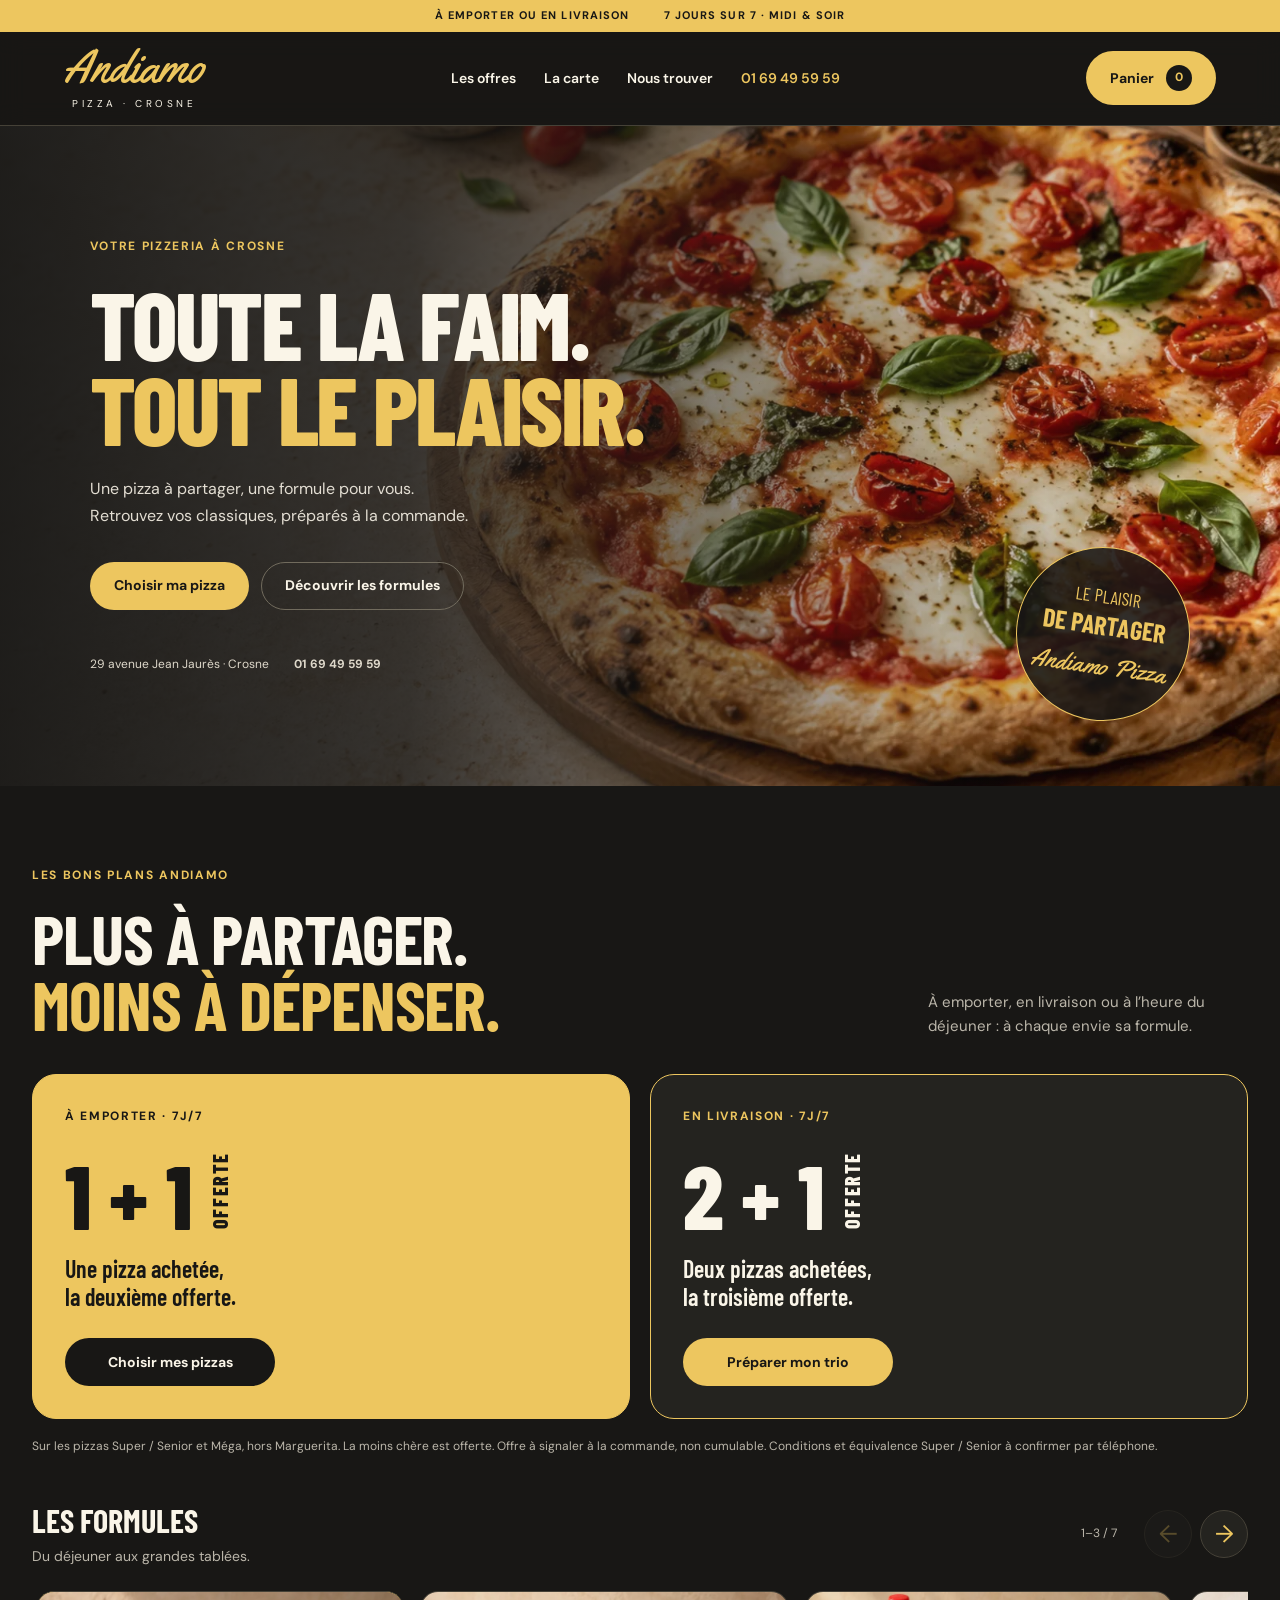
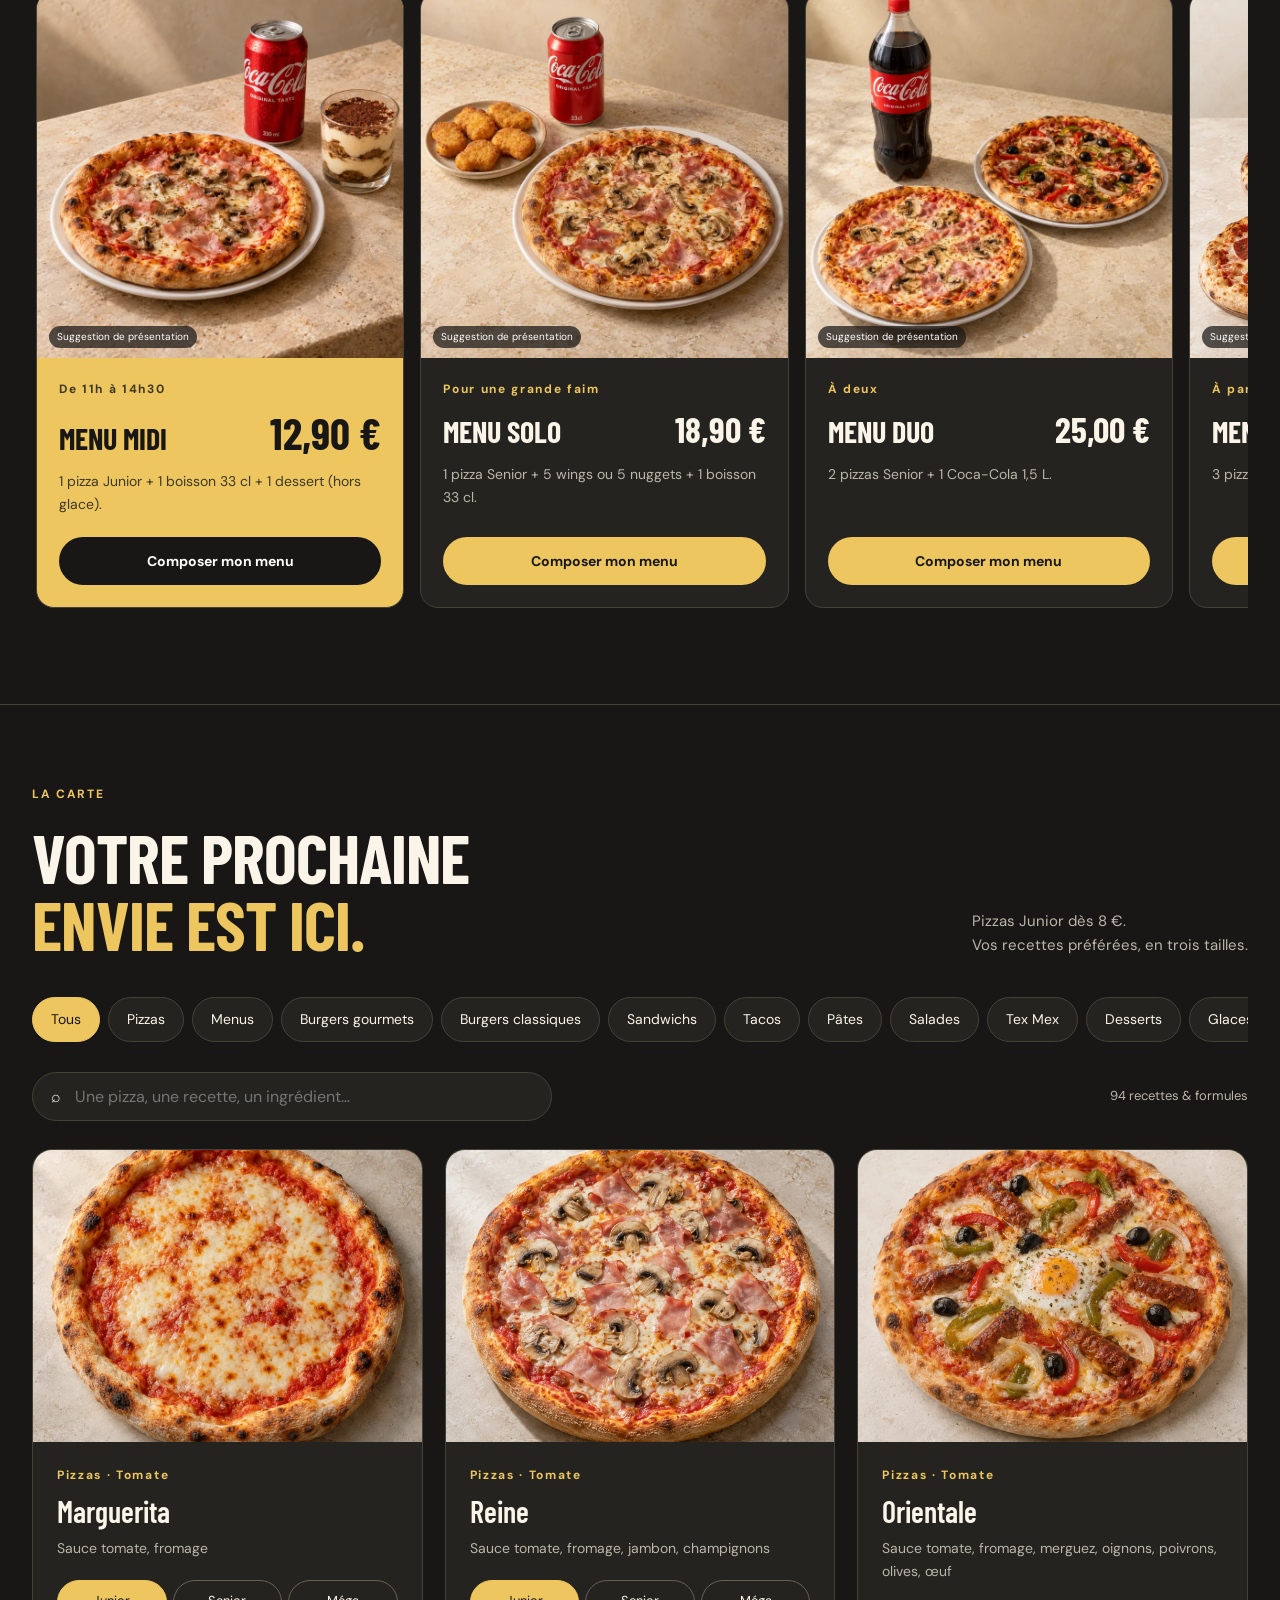
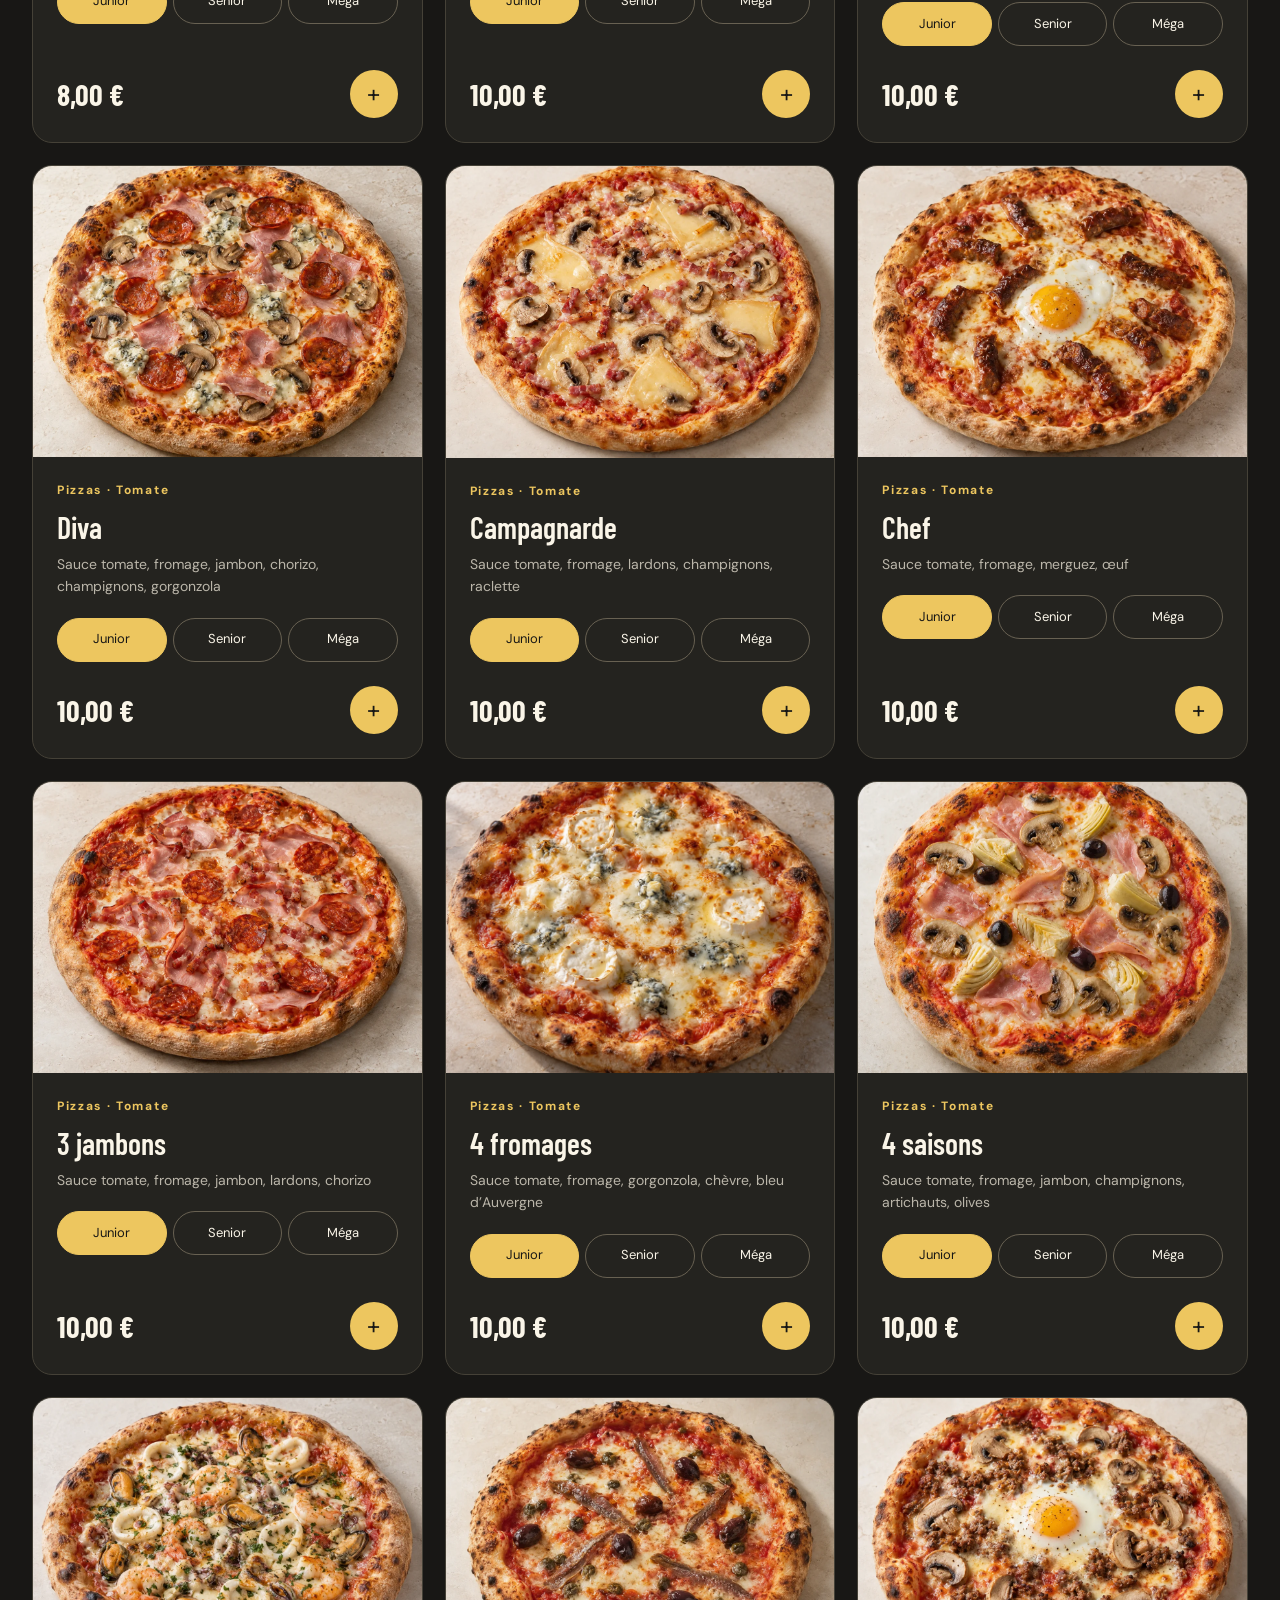
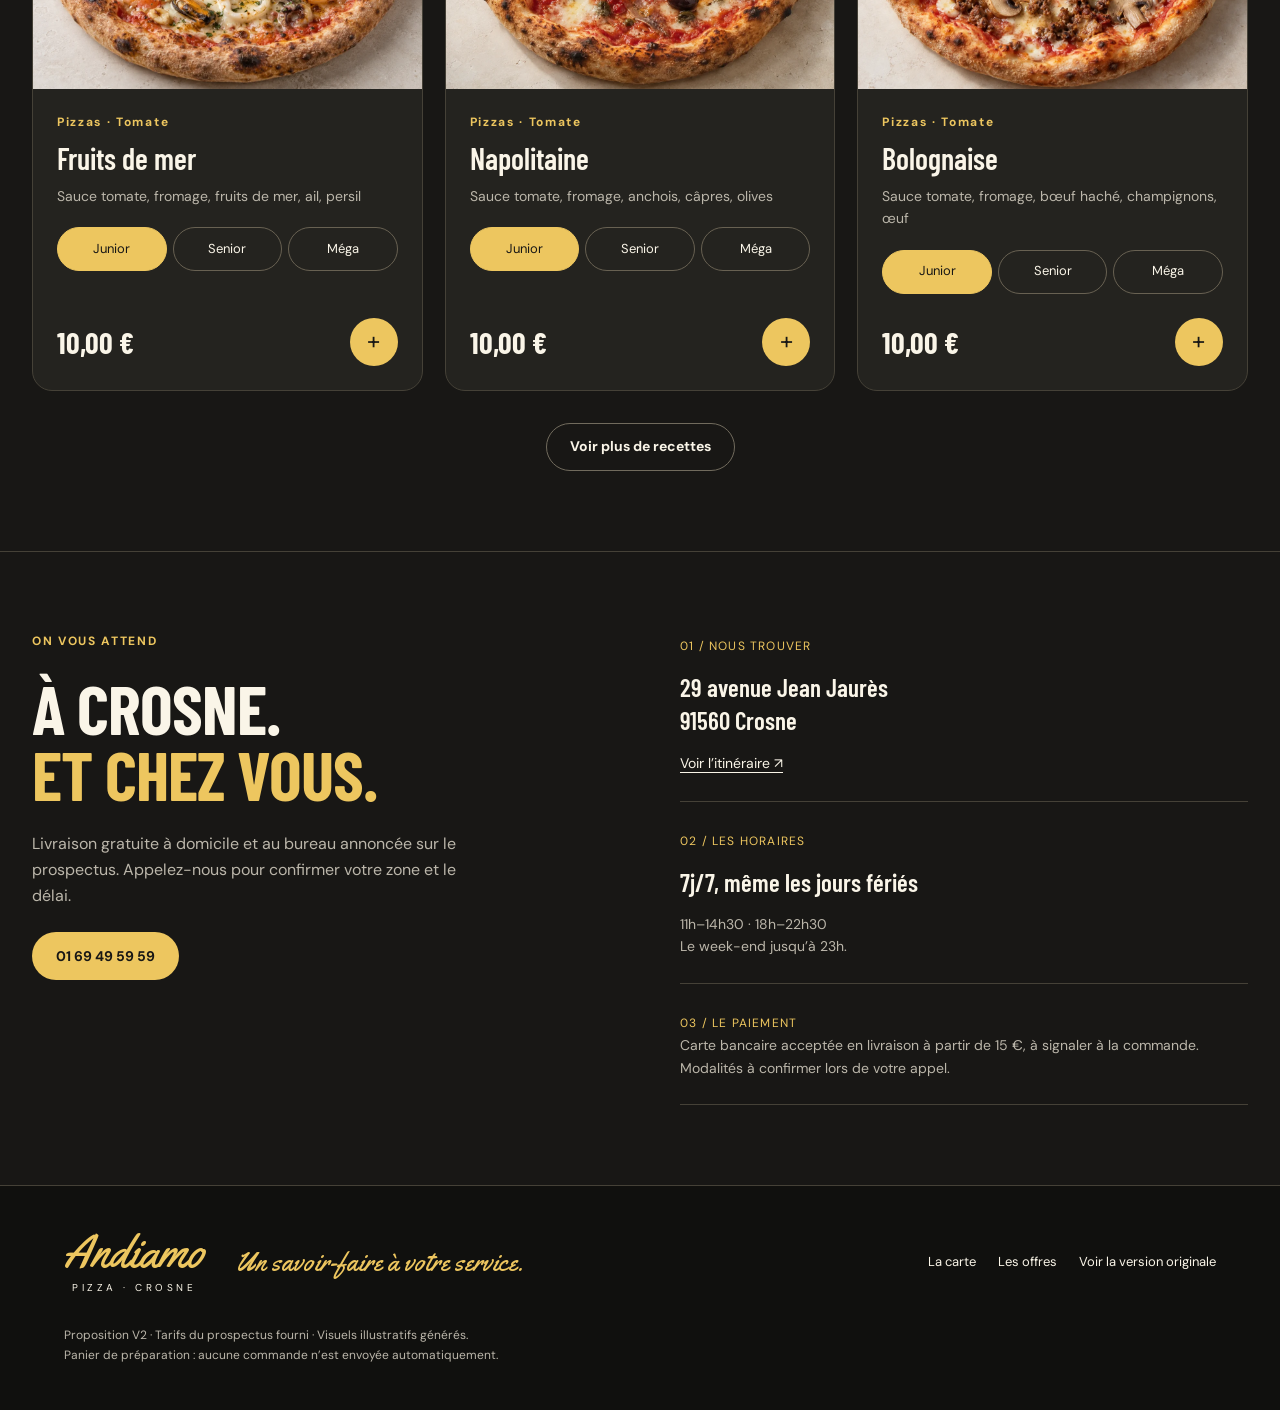
==== commit f614f07b: "Illustrate all V2 meal formulas with optimized food photos" ====
--- a/v2/index.html
+++ b/v2/index.html
@@ -7,7 +7,7 @@
  <link rel="preconnect" href="https://fonts.googleapis.com"><link rel="preconnect" href="https://fonts.gstatic.com" crossorigin>
  <link href="https://fonts.googleapis.com/css2?family=Barlow+Condensed:wght@600;700;800&family=DM+Sans:wght@400;500;600;700&family=Yellowtail&display=swap" rel="stylesheet">
  <link rel="icon" href="data:image/svg+xml,%3Csvg xmlns='http://www.w3.org/2000/svg' viewBox='0 0 40 40'%3E%3Crect width='40' height='40' rx='8' fill='%23181715'/%3E%3Ctext x='10' y='30' font-size='30' fill='%23edc65f'%3EA%3C/text%3E%3C/svg%3E">
- <link rel="stylesheet" href="style.css?v=3"><script src="catalog.js?v=1" defer></script><script src="app.js?v=3" defer></script>
+ <link rel="stylesheet" href="style.css?v=5"><script src="catalog.js?v=2" defer></script><script src="app.js?v=4" defer></script>
 </head>
 <body>
  <div class="topline">À EMPORTER OU EN LIVRAISON <span>7 JOURS SUR 7 · MIDI & SOIR</span></div>
--- a/v2/style.css
+++ b/v2/style.css
@@ -18,6 +18,16 @@
 .carousel-controls #menus-position{font-size:12px;font-variant-numeric:tabular-nums;min-width:62px;text-align:center;margin-right:6px}
 .carousel-controls .circle{color:var(--gold)}
 .carousel-controls .circle:disabled{opacity:.3}
+.menus:focus-visible{outline:none;box-shadow:0 2px 0 var(--gold)}
+.menus .menu-card{padding:0;overflow:hidden}
+.menu-photo{position:relative;aspect-ratio:1;flex:none;background:#bda887}
+.menu-photo-caption{position:absolute;bottom:10px;left:12px;padding:4px 8px;border-radius:999px;background:#181715b8;color:#fff;font-size:10px;line-height:1.4}
+.menu-card-body{display:flex;flex-direction:column;flex:1;padding:22px;gap:0}
+.menu-card-title{display:flex;flex-wrap:wrap;align-items:baseline;justify-content:space-between;gap:4px 12px;margin-top:12px}
+.menu-card-title h3{margin:0;font-size:30px}
+.menus .menu-card .price{font-size:36px}
+.menus .menu-card p{margin:14px 0 22px;line-height:1.6}
+.menu-card-body .pill{width:100%}
 @media(max-width:1000px){.menus{grid-auto-columns:calc((100% - 32px)/2.15)}}
 @media(max-width:600px){.menus{grid-auto-columns:86%;gap:12px}.menus .menu-card,.menus .menu-card:first-child{min-height:310px}.menu-heading{flex-direction:row;align-items:center;gap:12px}.menu-heading h3{font-size:28px}.menu-heading>div:first-child>span{font-size:12px;max-width:180px}.carousel-controls{gap:6px}.carousel-controls #menus-position{display:none}}
 @media(max-width:380px){.hero h1{font-size:54px}.hero-content{padding-inline:16px}.actions{flex-direction:column}.actions .pill{width:100%;font-size:14px}.brand{font-size:32px}header{padding-inline:12px;gap:8px}.header-buttons .pill{padding-inline:10px}.cart-row .price{font-size:23px}.section-head h2{font-size:42px}}
